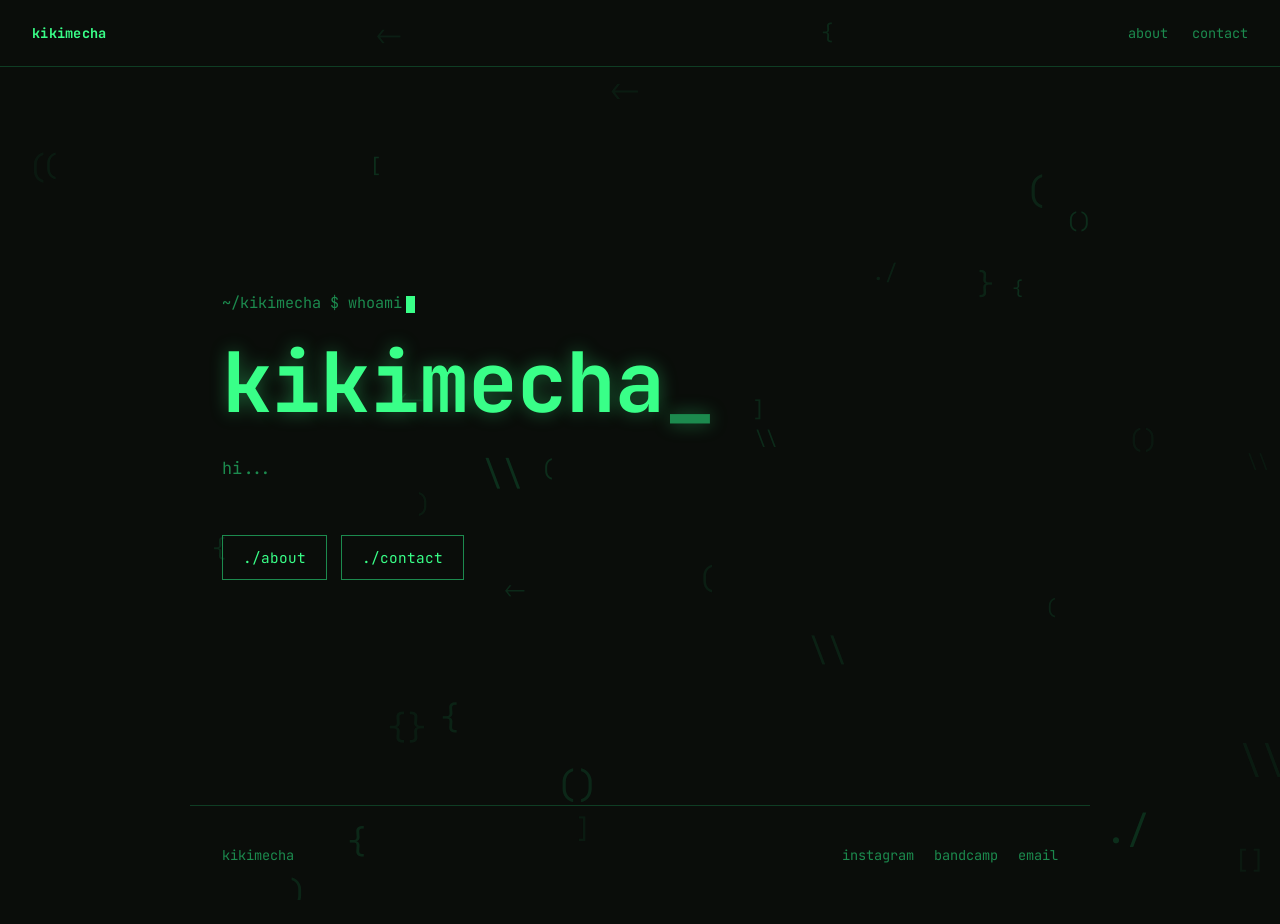
==== index.html @ 2823b4fc "Add files via upload" ====
<!DOCTYPE html>
<html lang="en">
<head>
<meta charset="UTF-8">
<meta name="viewport" content="width=device-width, initial-scale=1.0">
<title>kikimecha</title>
<link rel="preconnect" href="https://fonts.googleapis.com">
<link href="https://fonts.googleapis.com/css2?family=JetBrains+Mono:wght@400;500;700&display=swap" rel="stylesheet">
<style>
  :root{
    --bg:#0a0d0a;
    --green:#39ff88;
    --green-dim:#1c8a4e;
    --green-faint:#0f3d24;
  }
  *{ box-sizing:border-box; }
  html{ scroll-behavior:smooth; }
  body{
    margin:0;
    background:var(--bg);
    color:var(--green);
    font-family:'JetBrains Mono', 'SFMono-Regular', Menlo, Consolas, monospace;
    overflow-x:hidden;
  }
  a{ color:inherit; }

  /* cute lil glyphs */
  .glyphs{
    position:fixed; inset:0; z-index:0; pointer-events:none; overflow:hidden;
  }
  .glyph{
    position:absolute;
    color:var(--green-faint);
    font-size:1.4rem;
    user-select:none;
  }

  nav{
    position:relative; z-index:2;
    display:flex; justify-content:space-between; align-items:center;
    padding:24px 32px;
    border-bottom:1px solid var(--green-faint);
    font-size:0.85rem;
  }
  nav .brand{ color:var(--green); font-weight:700; letter-spacing:0.02em; }
  nav .links{ display:flex; gap:24px; }
  nav .links a{ text-decoration:none; color:var(--green-dim); transition:color 0.15s ease; }
  nav .links a:hover{ color:var(--green); }

  header.hero{
    position:relative; z-index:2;
    min-height:82vh; display:flex; flex-direction:column; justify-content:center;
    padding:40px 32px; max-width:900px; margin:0 auto;
  }
  .prompt-line{
    color:var(--green-dim); font-size:0.95rem; margin-bottom:14px;
  }
  .prompt-line .cursor{
    display:inline-block; width:9px; height:1.1em; background:var(--green);
    margin-left:4px; vertical-align:text-bottom;
    animation: blink 1s steps(1) infinite;
  }
  @keyframes blink{ 50%{ opacity:0; } }

  h1{
    font-size:clamp(2.6rem, 8vw, 5.2rem);
    margin:0; font-weight:700; letter-spacing:-0.01em;
    text-shadow: 0 0 18px rgba(57,255,136,0.35);
  }
  h1 .brk{ color:var(--green-dim); }

  .tagline{
    margin-top:18px; font-size:1.05rem; color:var(--green-dim);
    max-width:52ch; line-height:1.6;
  }

  .hero-links{
    margin-top:36px; display:flex; gap:14px; flex-wrap:wrap;
  }
  .btn{
    display:inline-block; padding:12px 20px; border:1px solid var(--green-dim);
    color:var(--green); text-decoration:none; font-size:0.9rem;
    transition: background 0.15s ease, color 0.15s ease, border-color 0.15s ease;
  }
  .btn:hover{ background:var(--green); color:var(--bg); border-color:var(--green); }

  section{
    position:relative; z-index:2; max-width:900px; margin:0 auto;
    padding:60px 32px; border-top:1px solid var(--green-faint);
  }
  section h2{
    font-size:1.1rem; font-weight:700; margin:0 0 20px;
    color:var(--green);
  }
  section h2 .brk{ color:var(--green-dim); font-weight:400; }

  .about p{
    line-height:1.75; font-size:0.98rem; color:#cdeedd; max-width:64ch;
    margin:0 0 14px;
  }
  .about p .brk{ color:var(--green-dim); }

  footer{
    position:relative; z-index:2; padding:40px 32px 60px;
    max-width:900px; margin:0 auto; border-top:1px solid var(--green-faint);
    display:flex; flex-wrap:wrap; justify-content:space-between; gap:20px;
    font-size:0.85rem; color:var(--green-dim);
  }
  footer .links{ display:flex; gap:20px; }
  footer .links a{ text-decoration:none; color:var(--green-dim); }
  footer .links a:hover{ color:var(--green); }

  :focus-visible{ outline:2px solid var(--green); outline-offset:2px; }

  @media (prefers-reduced-motion: reduce){
    .cursor{ animation:none; opacity:1; }
  }
</style>
</head>
<body>

  <div class="glyphs" id="glyphField" aria-hidden="true"></div>

  <nav>
    <span class="brand">kikimecha</span>
    <div class="links">
      <a href="#about">about</a>
      <a href="#contact">contact</a>
    </div>
  </nav>

  <header class="hero">
    <div class="prompt-line">~/kikimecha $ whoami<span class="cursor"></span></div>
    <h1>kikimecha<span class="brk">_</span></h1>
    <p class="tagline">hi...</p>
    <div class="hero-links">
      <a href="#about" class="btn">./about</a>
      <a href="#contact" class="btn">./contact</a>
    </div>
  </header>

  <!-- section id="about" class="about">
    <h2><span class="brk">//</span> about</h2>
    <p><span class="brk">[01]</span> noin</p>
    <p><span class="brk">[02]</span> tracks start as feedback loops and get compiled down into something you can actually listen to.</p>
    <p><span class="brk">[03]</span> releases aren't up yet — check back soon.</p>
  </section> -->

  <footer id="contact">
    <div>kikimecha</div>
    <div class="links">
      <a href="https://instagram.com/kikimecha">instagram</a>
      <a href="https://kikimecha.bandcamp.com">bandcamp</a>
      <a href="mailto:kikimecha@proton.me">email</a>
    </div>
  </footer>

<script>
  const chars = ['[',']','(',')','{','}','./','\\\\','[]','()','{}','/>','<-'];
  const field = document.getElementById('glyphField');
  const count = window.innerWidth < 700 ? 18 : 34;
  for (let i = 0; i < count; i++) {
    const g = document.createElement('div');
    g.className = 'glyph';
    g.textContent = chars[Math.floor(Math.random() * chars.length)];
    g.style.left = Math.random() * 100 + 'vw';
    g.style.top = Math.random() * 100 + 'vh';
    g.style.fontSize = (0.9 + Math.random() * 1.4) + 'rem';
    g.style.opacity = (0.25 + Math.random() * 0.5).toFixed(2);
    field.appendChild(g);
  }
</script>

</body>
</html>
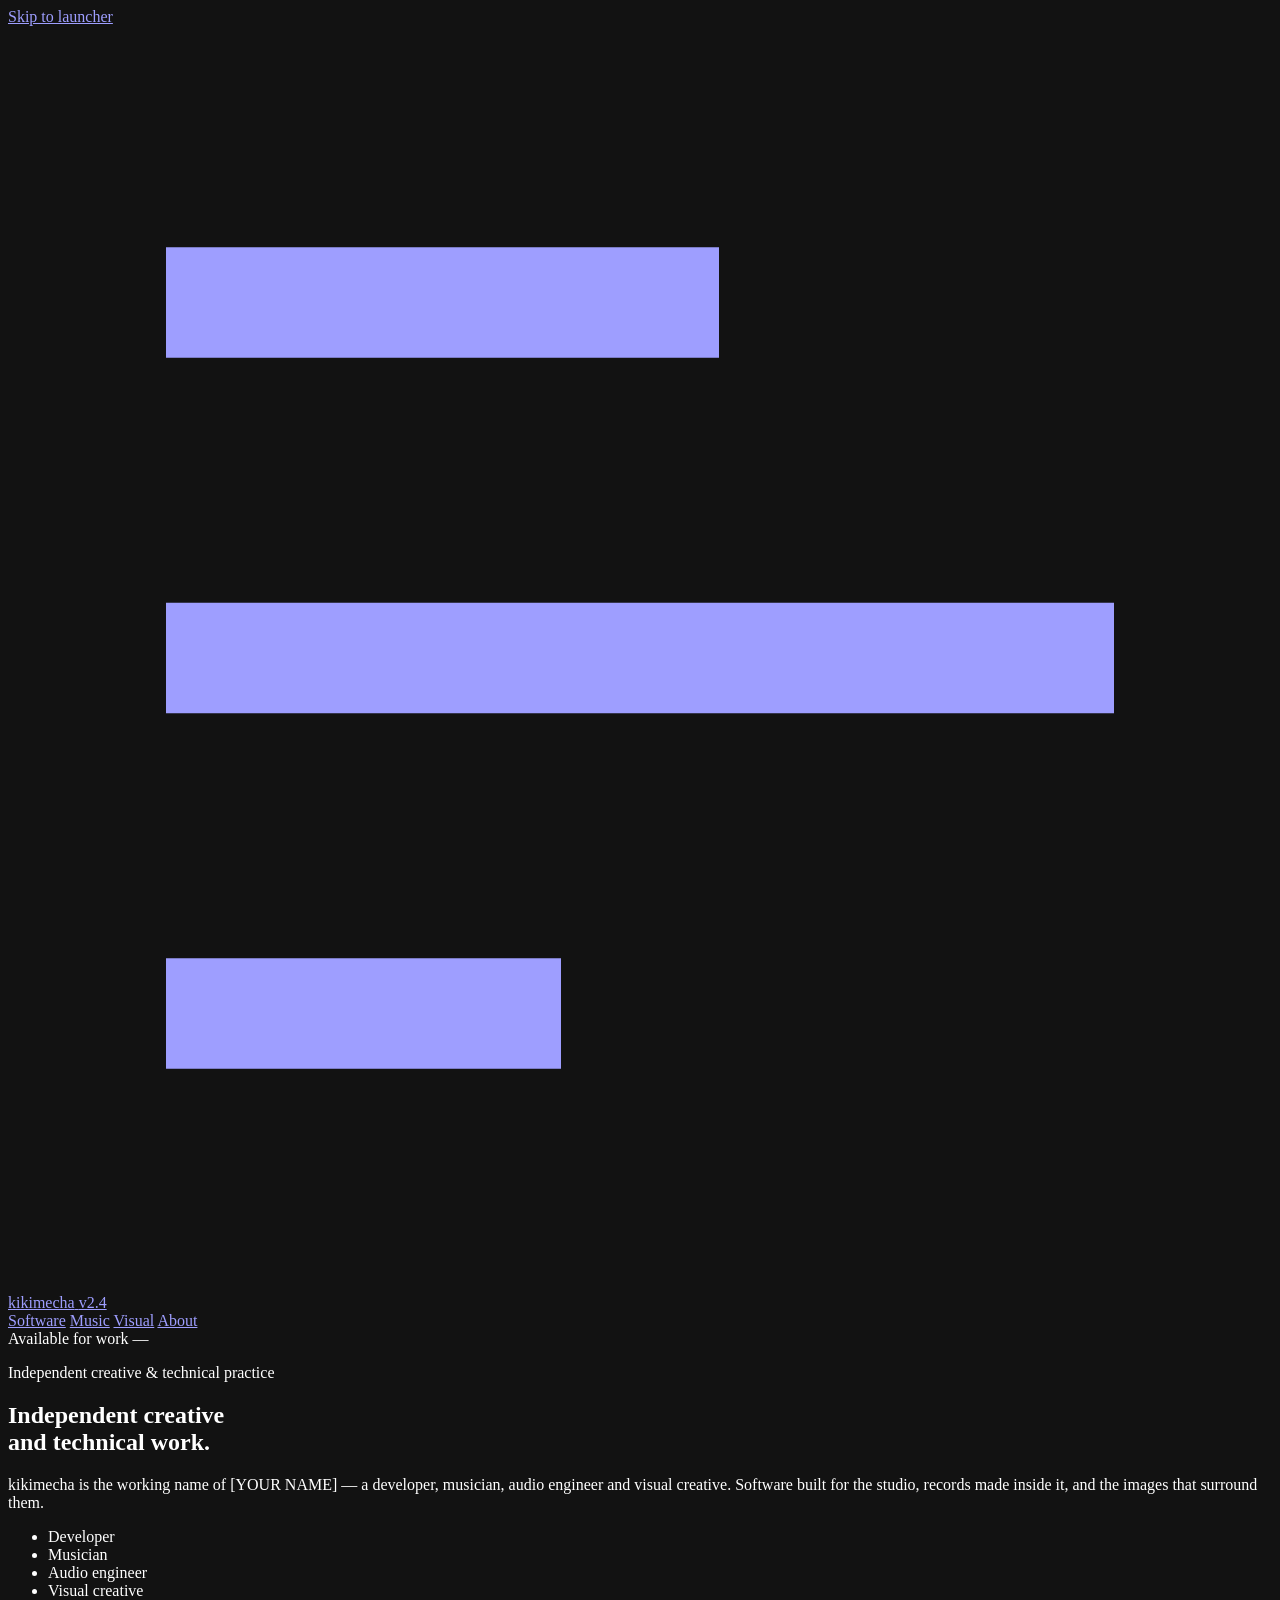
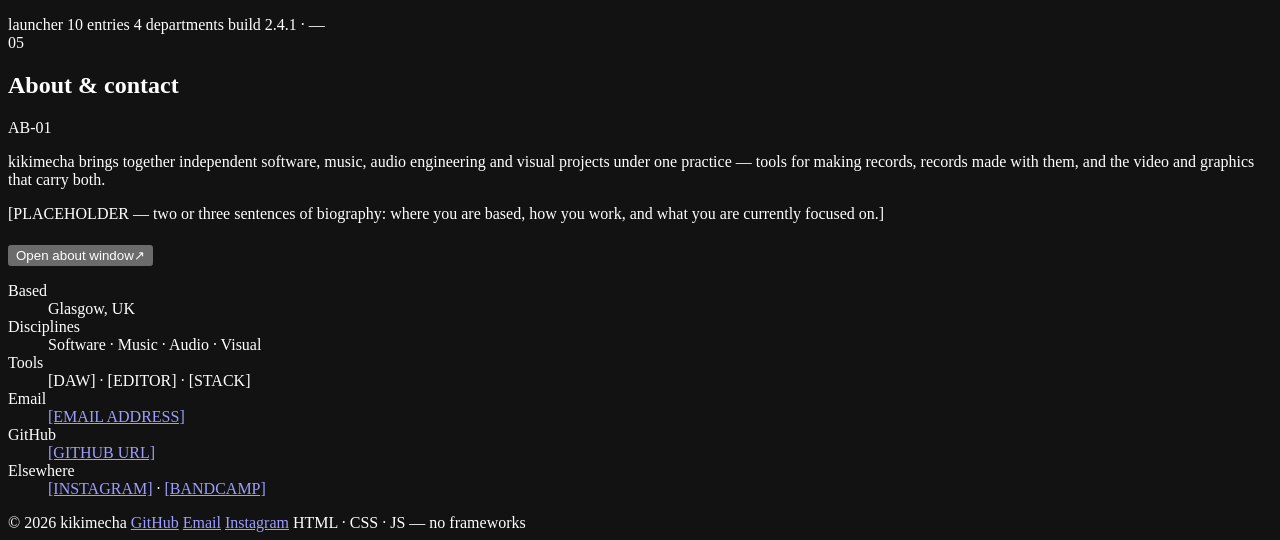
==== commit 4fbf1b06: "Refactor index.html for SEO and accessibility Updated HTML structure and metadata for improved SEO a" ====
--- a/index.html
+++ b/index.html
@@ -1,175 +1,170 @@
 <!DOCTYPE html>
 <html lang="en">
 <head>
-<meta charset="UTF-8">
-<meta name="viewport" content="width=device-width, initial-scale=1.0">
-<title>kikimecha</title>
-<link rel="preconnect" href="https://fonts.googleapis.com">
-<link href="https://fonts.googleapis.com/css2?family=JetBrains+Mono:wght@400;500;700&display=swap" rel="stylesheet">
-<style>
-  :root{
-    --bg:#0a0d0a;
-    --green:#39ff88;
-    --green-dim:#1c8a4e;
-    --green-faint:#0f3d24;
-  }
-  *{ box-sizing:border-box; }
-  html{ scroll-behavior:smooth; }
-  body{
-    margin:0;
-    background:var(--bg);
-    color:var(--green);
-    font-family:'JetBrains Mono', 'SFMono-Regular', Menlo, Consolas, monospace;
-    overflow-x:hidden;
-  }
-  a{ color:inherit; }
+<meta charset="utf-8">
+<meta name="viewport" content="width=device-width, initial-scale=1">
+<title>kikimecha — Independent creative &amp; technical work</title>
+<meta name="description" content="kikimecha — independent software, music, audio engineering and visual work. A launcher for apps, records, video and graphics.">
+<meta name="theme-color" content="#0a0b09">
+<meta name="color-scheme" content="dark">
 
-  /* cute lil glyphs */
-  .glyphs{
-    position:fixed; inset:0; z-index:0; pointer-events:none; overflow:hidden;
-  }
-  .glyph{
-    position:absolute;
-    color:var(--green-faint);
-    font-size:1.4rem;
-    user-select:none;
-  }
+<!-- Open Graph / social -->
+<meta property="og:type" content="website">
+<meta property="og:title" content="kikimecha — Independent creative &amp; technical work">
+<meta property="og:description" content="Independent software, music, audio engineering and visual work.">
+<meta property="og:url" content="https://kikimecha.com/">
+<meta property="og:image" content="https://kikimecha.com/assets/img/og.png">
+<meta name="twitter:card" content="summary_large_image">
 
-  nav{
-    position:relative; z-index:2;
-    display:flex; justify-content:space-between; align-items:center;
-    padding:24px 32px;
-    border-bottom:1px solid var(--green-faint);
-    font-size:0.85rem;
-  }
-  nav .brand{ color:var(--green); font-weight:700; letter-spacing:0.02em; }
-  nav .links{ display:flex; gap:24px; }
-  nav .links a{ text-decoration:none; color:var(--green-dim); transition:color 0.15s ease; }
-  nav .links a:hover{ color:var(--green); }
+<link rel="canonical" href="https://kikimecha.com/">
+<link rel="icon" href="assets/img/favicon.svg" type="image/svg+xml">
+<link rel="stylesheet" href="styles.css">
 
-  header.hero{
-    position:relative; z-index:2;
-    min-height:82vh; display:flex; flex-direction:column; justify-content:center;
-    padding:40px 32px; max-width:900px; margin:0 auto;
-  }
-  .prompt-line{
-    color:var(--green-dim); font-size:0.95rem; margin-bottom:14px;
-  }
-  .prompt-line .cursor{
-    display:inline-block; width:9px; height:1.1em; background:var(--green);
-    margin-left:4px; vertical-align:text-bottom;
-    animation: blink 1s steps(1) infinite;
-  }
-  @keyframes blink{ 50%{ opacity:0; } }
-
-  h1{
-    font-size:clamp(2.6rem, 8vw, 5.2rem);
-    margin:0; font-weight:700; letter-spacing:-0.01em;
-    text-shadow: 0 0 18px rgba(57,255,136,0.35);
-  }
-  h1 .brk{ color:var(--green-dim); }
-
-  .tagline{
-    margin-top:18px; font-size:1.05rem; color:var(--green-dim);
-    max-width:52ch; line-height:1.6;
-  }
-
-  .hero-links{
-    margin-top:36px; display:flex; gap:14px; flex-wrap:wrap;
-  }
-  .btn{
-    display:inline-block; padding:12px 20px; border:1px solid var(--green-dim);
-    color:var(--green); text-decoration:none; font-size:0.9rem;
-    transition: background 0.15s ease, color 0.15s ease, border-color 0.15s ease;
-  }
-  .btn:hover{ background:var(--green); color:var(--bg); border-color:var(--green); }
-
-  section{
-    position:relative; z-index:2; max-width:900px; margin:0 auto;
-    padding:60px 32px; border-top:1px solid var(--green-faint);
-  }
-  section h2{
-    font-size:1.1rem; font-weight:700; margin:0 0 20px;
-    color:var(--green);
-  }
-  section h2 .brk{ color:var(--green-dim); font-weight:400; }
-
-  .about p{
-    line-height:1.75; font-size:0.98rem; color:#cdeedd; max-width:64ch;
-    margin:0 0 14px;
-  }
-  .about p .brk{ color:var(--green-dim); }
-
-  footer{
-    position:relative; z-index:2; padding:40px 32px 60px;
-    max-width:900px; margin:0 auto; border-top:1px solid var(--green-faint);
-    display:flex; flex-wrap:wrap; justify-content:space-between; gap:20px;
-    font-size:0.85rem; color:var(--green-dim);
-  }
-  footer .links{ display:flex; gap:20px; }
-  footer .links a{ text-decoration:none; color:var(--green-dim); }
-  footer .links a:hover{ color:var(--green); }
-
-  :focus-visible{ outline:2px solid var(--green); outline-offset:2px; }
-
-  @media (prefers-reduced-motion: reduce){
-    .cursor{ animation:none; opacity:1; }
-  }
-</style>
+<script type="application/ld+json">
+{
+  "@context": "https://schema.org",
+  "@type": "Person",
+  "name": "[YOUR NAME]",
+  "alternateName": "kikimecha",
+  "url": "https://kikimecha.com/",
+  "jobTitle": "Developer, musician, audio engineer, visual creative",
+  "sameAs": ["[GITHUB URL]", "[INSTAGRAM URL]", "[BANDCAMP URL]"]
+}
+</script>
 </head>
 <body>
 
-  <div class="glyphs" id="glyphField" aria-hidden="true"></div>
+<a class="skip" href="#launcher">Skip to launcher</a>
 
-  <nav>
-    <span class="brand">kikimecha</span>
-    <div class="links">
-      <a href="#about">about</a>
-      <a href="#contact">contact</a>
+<!-- ══════════════════ HEADER ══════════════════ -->
+<header class="hdr">
+  <div class="wrap hdr__inner">
+    <a class="brand" href="#top" aria-label="kikimecha — home">
+      <span class="brand__mark" aria-hidden="true">
+        <svg viewBox="0 0 16 16" fill="none" stroke="currentColor" stroke-width="1.4">
+          <path d="M2 3.5h7M2 8h12M2 12.5h5"/>
+        </svg>
+      </span>
+      <span class="brand__name">kikimecha</span>
+      <span class="brand__ver">v2.4</span>
+    </a>
+
+    <nav class="nav" aria-label="Sections">
+      <a href="#dept-software">Software</a>
+      <a href="#dept-music">Music</a>
+      <a href="#dept-visual">Visual</a>
+      <a href="#about">About</a>
+    </nav>
+
+    <div class="hdr__meta">
+      <span class="status" title="Availability">
+        <span class="status__dot" aria-hidden="true"></span>
+        <span class="status__label">Available for work</span>
+      </span>
+      <span class="clock" data-clock aria-hidden="true">—</span>
     </div>
-  </nav>
+  </div>
+</header>
 
-  <header class="hero">
-    <div class="prompt-line">~/kikimecha $ whoami<span class="cursor"></span></div>
-    <h1>kikimecha<span class="brk">_</span></h1>
-    <p class="tagline">hi...</p>
-    <div class="hero-links">
-      <a href="#about" class="btn">./about</a>
-      <a href="#contact" class="btn">./contact</a>
+<main id="top">
+
+  <!-- ══════════════════ HERO ══════════════════ -->
+  <section class="hero">
+    <div class="wrap">
+      <p class="kicker">Independent creative &amp; technical practice</p>
+      <h1>Independent creative<br>and technical work.</h1>
+      <p class="hero__sub">
+        kikimecha is the working name of <span class="ph">[YOUR NAME]</span> — a developer,
+        musician, audio engineer and visual creative. Software built for the studio,
+        records made inside it, and the images that surround them.
+      </p>
+      <ul class="roles" aria-label="Disciplines">
+        <li>Developer</li>
+        <li>Musician</li>
+        <li>Audio engineer</li>
+        <li>Visual creative</li>
+      </ul>
     </div>
-  </header>
+  </section>
 
-  <!-- section id="about" class="about">
-    <h2><span class="brk">//</span> about</h2>
-    <p><span class="brk">[01]</span> noin</p>
-    <p><span class="brk">[02]</span> tracks start as feedback loops and get compiled down into something you can actually listen to.</p>
-    <p><span class="brk">[03]</span> releases aren't up yet — check back soon.</p>
-  </section> -->
+  <!-- ══════════════════ SYSTEM BAR ══════════════════ -->
+  <div class="sysbar">
+    <div class="wrap sysbar__inner">
+      <span>launcher</span>
+      <span>10 entries</span>
+      <span>4 departments</span>
+      <span class="sysbar__end">build 2.4.1 · <span data-clock>—</span></span>
+    </div>
+  </div>
 
-  <footer id="contact">
-    <div>kikimecha</div>
-    <div class="links">
-      <a href="https://instagram.com/kikimecha">instagram</a>
-      <a href="https://kikimecha.bandcamp.com">bandcamp</a>
-      <a href="mailto:kikimecha@proton.me">email</a>
+  <!-- ══════════════════ LAUNCHER (rendered by app.js) ══════════════════ -->
+  <section class="launcher" id="launcher" aria-label="Project launcher">
+    <div class="wrap" id="launcher-root"></div>
+  </section>
+
+  <!-- ══════════════════ ABOUT / CONTACT ══════════════════ -->
+  <section class="about" id="about">
+    <div class="wrap">
+      <div class="dept__head">
+        <span class="dept__num">05</span>
+        <h2 class="dept__title">About &amp; contact</h2>
+        <span class="dept__rule" aria-hidden="true"></span>
+        <span class="dept__count">AB-01</span>
+      </div>
+
+      <div class="about__grid">
+        <div class="about__col">
+          <p class="txt">
+            kikimecha brings together independent software, music, audio engineering and
+            visual projects under one practice — tools for making records, records made
+            with them, and the video and graphics that carry both.
+          </p>
+          <p class="txt">
+            <span class="ph">[PLACEHOLDER — two or three sentences of biography: where you are based,
+            how you work, and what you are currently focused on.]</span>
+          </p>
+          <div class="btns" style="margin-top:22px">
+            <button class="btn" data-open="about" aria-haspopup="dialog">
+              <span>Open about window</span><span class="btn__i" aria-hidden="true">↗</span>
+            </button>
+          </div>
+        </div>
+
+        <div class="about__col">
+          <dl class="kv">
+            <div class="kv__row"><dt>Based</dt><dd>Glasgow, UK</dd></div>
+            <div class="kv__row"><dt>Disciplines</dt><dd>Software · Music · Audio · Visual</dd></div>
+            <div class="kv__row"><dt>Tools</dt><dd><span class="ph">[DAW]</span> · <span class="ph">[EDITOR]</span> · <span class="ph">[STACK]</span></dd></div>
+            <div class="kv__row"><dt>Email</dt><dd><a href="#" data-placeholder-link title="Replace this URL in app.js / index.html">[EMAIL ADDRESS]</a></dd></div>
+            <div class="kv__row"><dt>GitHub</dt><dd><a href="#" data-placeholder-link title="Replace this URL in app.js / index.html">[GITHUB URL]</a></dd></div>
+            <div class="kv__row"><dt>Elsewhere</dt><dd><a href="#" data-placeholder-link>[INSTAGRAM]</a> · <a href="#" data-placeholder-link>[BANDCAMP]</a></dd></div>
+          </dl>
+        </div>
+      </div>
     </div>
-  </footer>
+  </section>
+</main>
 
-<script>
-  const chars = ['[',']','(',')','{','}','./','\\\\','[]','()','{}','/>','<-'];
-  const field = document.getElementById('glyphField');
-  const count = window.innerWidth < 700 ? 18 : 34;
-  for (let i = 0; i < count; i++) {
-    const g = document.createElement('div');
-    g.className = 'glyph';
-    g.textContent = chars[Math.floor(Math.random() * chars.length)];
-    g.style.left = Math.random() * 100 + 'vw';
-    g.style.top = Math.random() * 100 + 'vh';
-    g.style.fontSize = (0.9 + Math.random() * 1.4) + 'rem';
-    g.style.opacity = (0.25 + Math.random() * 0.5).toFixed(2);
-    field.appendChild(g);
-  }
-</script>
+<!-- ══════════════════ FOOTER ══════════════════ -->
+<footer class="ftr">
+  <div class="wrap ftr__inner">
+    <span>© <span id="year">2026</span> kikimecha</span>
+    <span class="ftr__links">
+      <a href="#" data-placeholder-link>GitHub</a>
+      <a href="#" data-placeholder-link>Email</a>
+      <a href="#" data-placeholder-link>Instagram</a>
+    </span>
+    <span class="ftr__build">HTML · CSS · JS — no frameworks</span>
+  </div>
+</footer>
 
+<!-- ══════════════════ WINDOW SYSTEM ══════════════════ -->
+<div class="backdrop" id="backdrop" hidden></div>
+<div class="win-layer" id="window-layer"></div>
+<div class="taskbar" id="taskbar" hidden>
+  <div class="taskbar__inner" id="tasks" role="toolbar" aria-label="Open windows"></div>
+</div>
+
+<script src="app.js"></script>
 </body>
 </html>
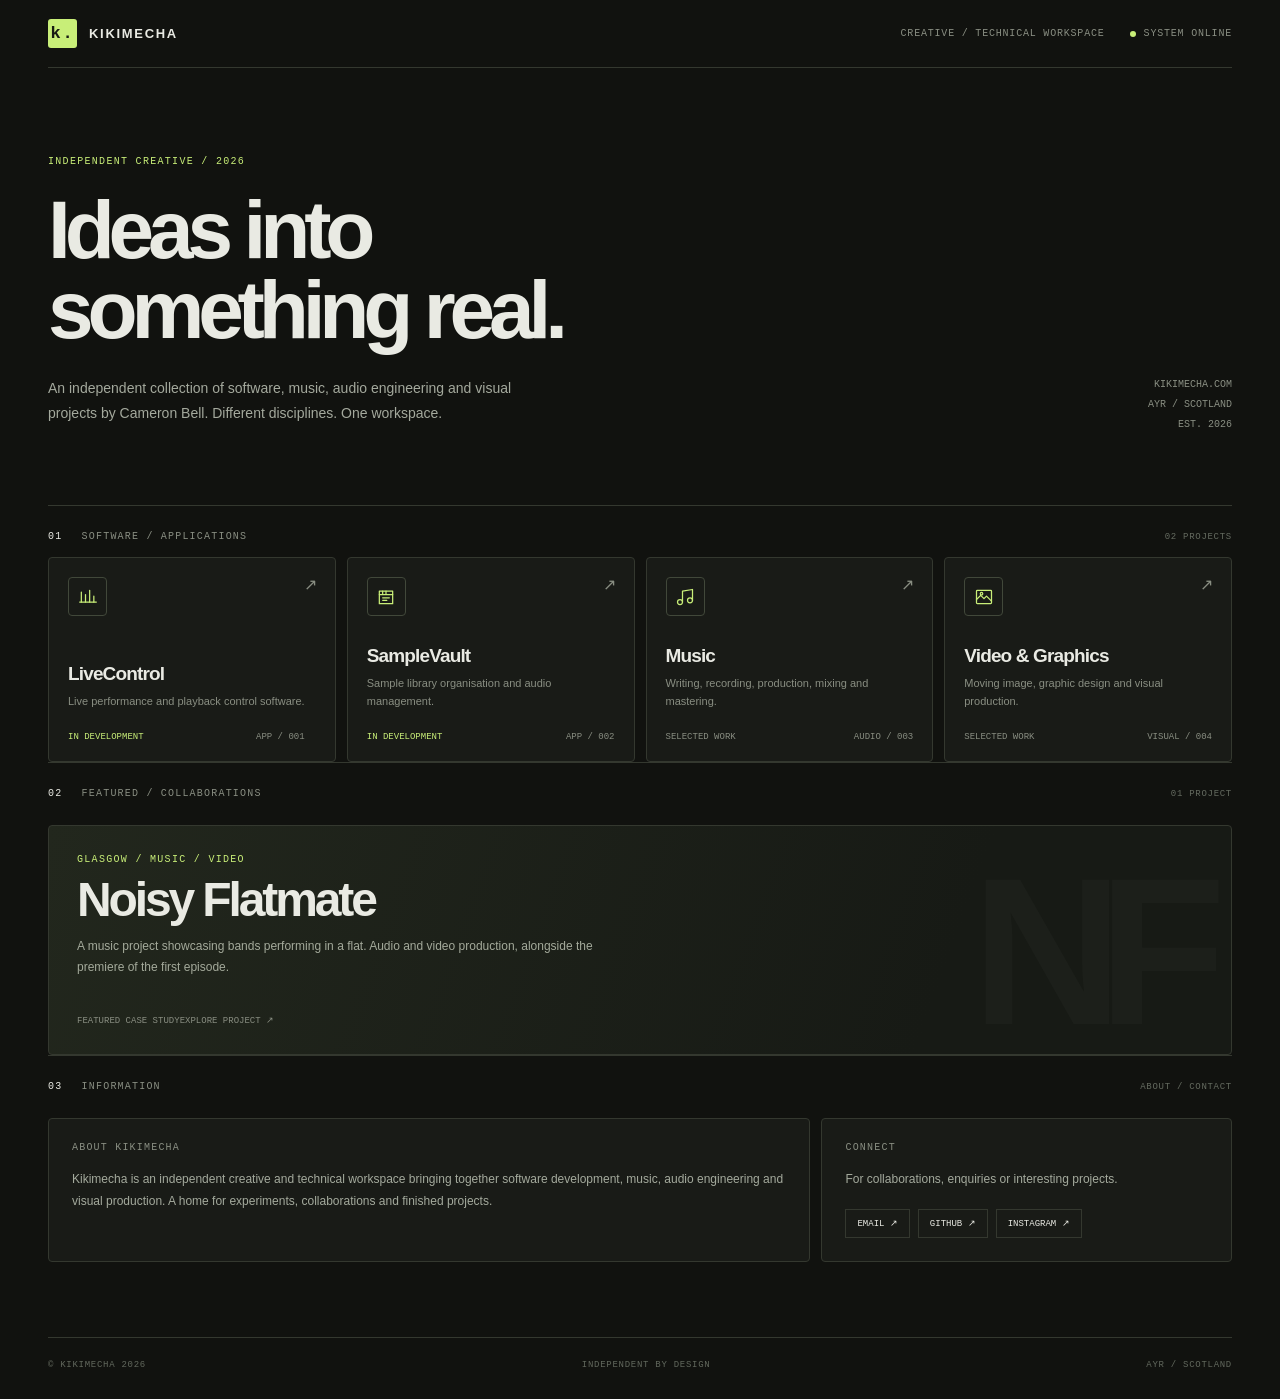
==== commit 6c07d751: "Update print statement from 'Hello' to 'Goodbye'" ====
--- a/index.html
+++ b/index.html
@@ -1,170 +1,999 @@
+
 <!DOCTYPE html>
 <html lang="en">
 <head>
-<meta charset="utf-8">
+<meta charset="UTF-8">
 <meta name="viewport" content="width=device-width, initial-scale=1">
-<title>kikimecha — Independent creative &amp; technical work</title>
-<meta name="description" content="kikimecha — independent software, music, audio engineering and visual work. A launcher for apps, records, video and graphics.">
-<meta name="theme-color" content="#0a0b09">
-<meta name="color-scheme" content="dark">
-
-<!-- Open Graph / social -->
-<meta property="og:type" content="website">
-<meta property="og:title" content="kikimecha — Independent creative &amp; technical work">
-<meta property="og:description" content="Independent software, music, audio engineering and visual work.">
-<meta property="og:url" content="https://kikimecha.com/">
-<meta property="og:image" content="https://kikimecha.com/assets/img/og.png">
-<meta name="twitter:card" content="summary_large_image">
-
-<link rel="canonical" href="https://kikimecha.com/">
-<link rel="icon" href="assets/img/favicon.svg" type="image/svg+xml">
-<link rel="stylesheet" href="styles.css">
-
-<script type="application/ld+json">
-{
-  "@context": "https://schema.org",
-  "@type": "Person",
-  "name": "[YOUR NAME]",
-  "alternateName": "kikimecha",
-  "url": "https://kikimecha.com/",
-  "jobTitle": "Developer, musician, audio engineer, visual creative",
-  "sameAs": ["[GITHUB URL]", "[INSTAGRAM URL]", "[BANDCAMP URL]"]
-}
+<meta name="theme-color" content="#11120f">
+<title>kikimecha — Creative Systems</title>
+
+<style>
+:root {
+  --bg: #11120f;
+  --surface: #191b17;
+  --surface2: #20231e;
+  --surface3: #292d25;
+  --border: #34382f;
+  --text: #e9eae3;
+  --muted: #898e82;
+  --accent: #c8ee78;
+  --mono: "SFMono-Regular", Consolas, monospace;
+  --sans: Inter, -apple-system, BlinkMacSystemFont, "Segoe UI", sans-serif;
+}
+
+* { box-sizing: border-box; }
+
+body {
+  margin: 0;
+  background: var(--bg);
+  color: var(--text);
+  font-family: var(--sans);
+  min-height: 100vh;
+  font-size: 13px;
+}
+
+button { font: inherit; color: inherit; }
+
+button:focus-visible, a:focus-visible {
+  outline: 2px solid var(--accent);
+  outline-offset: 3px;
+}
+
+.app {
+  max-width: 1320px;
+  margin: auto;
+  padding: 0 48px;
+}
+
+/* TOP BAR */
+
+header {
+  height: 68px;
+  display: flex;
+  justify-content: space-between;
+  align-items: center;
+  border-bottom: 1px solid var(--border);
+}
+
+.brand {
+  display: flex;
+  align-items: center;
+  gap: 12px;
+  font-size: 13px;
+  font-weight: 750;
+  letter-spacing: .13em;
+}
+
+.brand-mark {
+  width: 29px;
+  height: 29px;
+  background: var(--accent);
+  color: #171a12;
+  display: grid;
+  place-items: center;
+  font-weight: 900;
+  font-family: var(--mono);
+  border-radius: 3px;
+  font-size: 17px;
+}
+
+.header-right {
+  display: flex;
+  align-items: center;
+  gap: 25px;
+  color: var(--muted);
+  font: 10px var(--mono);
+  letter-spacing: .08em;
+}
+
+.online {
+  display: flex;
+  align-items: center;
+  gap: 8px;
+}
+
+.online::before {
+  content: "";
+  width: 6px;
+  height: 6px;
+  border-radius: 50%;
+  background: var(--accent);
+}
+
+/* INTRO */
+
+.hero {
+  padding: 88px 0 65px;
+  display: flex;
+  justify-content: space-between;
+  align-items: flex-end;
+  gap: 30px;
+}
+
+.eyebrow {
+  color: var(--accent);
+  font: 10px var(--mono);
+  letter-spacing: .13em;
+  text-transform: uppercase;
+  margin-bottom: 23px;
+}
+
+h1 {
+  font-size: clamp(44px, 7vw, 82px);
+  font-weight: 550;
+  letter-spacing: -.075em;
+  line-height: .98;
+  margin: 0;
+}
+
+.hero-description {
+  color: #a4a99d;
+  font-size: 14px;
+  line-height: 1.8;
+  max-width: 490px;
+  margin-top: 25px;
+}
+
+.hero-meta {
+  color: var(--muted);
+  font: 10px/2 var(--mono);
+  text-align: right;
+  white-space: nowrap;
+  padding-bottom: 5px;
+}
+
+/* SECTION HEADINGS */
+
+.section-header {
+  display: flex;
+  justify-content: space-between;
+  align-items: center;
+  padding: 25px 0 15px;
+  border-top: 1px solid var(--border);
+}
+
+.section-name {
+  color: var(--muted);
+  font: 10px var(--mono);
+  letter-spacing: .12em;
+  text-transform: uppercase;
+}
+
+.section-name strong {
+  color: var(--text);
+  margin-right: 12px;
+  font-weight: 500;
+}
+
+.section-info {
+  color: #656b60;
+  font: 9px var(--mono);
+  letter-spacing: .08em;
+}
+
+/* APPLICATION GRID */
+
+.launcher {
+  display: grid;
+  grid-template-columns: repeat(4, 1fr);
+  gap: 11px;
+}
+
+.application {
+  min-height: 205px;
+  background: var(--surface);
+  border: 1px solid var(--border);
+  border-radius: 4px;
+  padding: 19px;
+  text-align: left;
+  cursor: pointer;
+  display: flex;
+  flex-direction: column;
+  justify-content: space-between;
+  position: relative;
+  overflow: hidden;
+  transition: .2s ease;
+}
+
+.application:hover {
+  background: var(--surface2);
+  border-color: #687254;
+  transform: translateY(-3px);
+}
+
+.application-icon {
+  width: 39px;
+  height: 39px;
+  border: 1px solid #41483a;
+  border-radius: 4px;
+  display: grid;
+  place-items: center;
+  color: var(--accent);
+}
+
+.application-icon svg {
+  width: 20px;
+  height: 20px;
+  fill: none;
+  stroke: currentColor;
+  stroke-width: 1.5;
+  stroke-linecap: round;
+  stroke-linejoin: round;
+}
+
+.application-arrow {
+  position: absolute;
+  right: 18px;
+  top: 17px;
+  color: var(--muted);
+  font: 16px var(--mono);
+}
+
+.application h2 {
+  font-size: 19px;
+  font-weight: 550;
+  letter-spacing: -.045em;
+  margin: 0 0 8px;
+}
+
+.application p {
+  color: var(--muted);
+  font-size: 11px;
+  line-height: 1.6;
+  margin: 0;
+}
+
+.application-footer {
+  display: flex;
+  justify-content: space-between;
+  align-items: center;
+  margin-top: 22px;
+  color: var(--muted);
+  font: 9px var(--mono);
+  text-transform: uppercase;
+}
+
+.status {
+  color: var(--accent);
+}
+
+/* FEATURED PROJECT */
+
+.featured {
+  margin-top: 11px;
+  width: 100%;
+  min-height: 230px;
+  background: linear-gradient(110deg, #22271d, #171a15 75%);
+  border: 1px solid var(--border);
+  border-radius: 4px;
+  cursor: pointer;
+  padding: 28px;
+  text-align: left;
+  display: flex;
+  flex-direction: column;
+  justify-content: space-between;
+  transition: .2s;
+  position: relative;
+  overflow: hidden;
+}
+
+.featured:hover {
+  border-color: #75825b;
+  background: linear-gradient(110deg, #292f22, #1b1e18 75%);
+}
+
+.featured::after {
+  content: "NF";
+  position: absolute;
+  right: 30px;
+  top: 5px;
+  font-size: clamp(100px, 18vw, 210px);
+  font-weight: 800;
+  letter-spacing: -.12em;
+  color: rgba(255,255,255,.025);
+  pointer-events: none;
+}
+
+.featured-label {
+  color: var(--accent);
+  font: 10px var(--mono);
+  text-transform: uppercase;
+  letter-spacing: .13em;
+}
+
+.featured h2 {
+  font-size: clamp(30px, 5vw, 48px);
+  letter-spacing: -.065em;
+  font-weight: 550;
+  margin: 0 0 9px;
+}
+
+.featured p {
+  max-width: 520px;
+  color: #a4aa9b;
+  font-size: 12px;
+  line-height: 1.8;
+  margin: 0;
+}
+
+.featured-bottom {
+  display: flex;
+  justify-content: space-between;
+  align-items: center;
+  color: var(--muted);
+  font: 9px var(--mono);
+  text-transform: uppercase;
+  margin-top: 30px;
+}
+
+/* ABOUT */
+
+.about-grid {
+  display: grid;
+  grid-template-columns: 1.3fr .7fr;
+  gap: 11px;
+  margin: 11px 0 75px;
+}
+
+.about-panel {
+  background: var(--surface);
+  border: 1px solid var(--border);
+  padding: 23px;
+  border-radius: 4px;
+}
+
+.about-panel h3 {
+  color: var(--muted);
+  font: 10px var(--mono);
+  text-transform: uppercase;
+  letter-spacing: .12em;
+  margin: 0 0 16px;
+}
+
+.about-panel p {
+  color: #a4aa9d;
+  font-size: 12px;
+  line-height: 1.8;
+  margin: 0;
+}
+
+.contact-links {
+  display: flex;
+  flex-wrap: wrap;
+  gap: 8px;
+  margin-top: 18px;
+}
+
+.contact-links a {
+  padding: 8px 11px;
+  border: 1px solid var(--border);
+  color: var(--text);
+  font: 9px var(--mono);
+  text-decoration: none;
+}
+
+.contact-links a:hover {
+  border-color: var(--accent);
+  color: var(--accent);
+}
+
+/* FOOTER */
+
+footer {
+  border-top: 1px solid var(--border);
+  padding: 22px 0 30px;
+  display: flex;
+  justify-content: space-between;
+  color: #62685d;
+  font: 9px var(--mono);
+  letter-spacing: .08em;
+  text-transform: uppercase;
+}
+
+/* WINDOW SYSTEM */
+
+.overlay {
+  position: fixed;
+  inset: 0;
+  z-index: 100;
+  background: rgba(0,0,0,.76);
+  backdrop-filter: blur(9px);
+  display: none;
+  align-items: center;
+  justify-content: center;
+  padding: 25px;
+}
+
+.overlay.open {
+  display: flex;
+  animation: fade .2s ease;
+}
+
+@keyframes fade {
+  from { opacity: 0; }
+  to { opacity: 1; }
+}
+
+.window {
+  width: min(850px, 100%);
+  max-height: 88vh;
+  background: #171915;
+  border: 1px solid #444b3d;
+  border-radius: 5px;
+  box-shadow: 0 30px 100px #000a;
+  display: flex;
+  flex-direction: column;
+  animation: enter .22s ease;
+  overflow: hidden;
+}
+
+@keyframes enter {
+  from { opacity: 0; transform: translateY(12px) scale(.99); }
+  to { opacity: 1; transform: translateY(0) scale(1); }
+}
+
+.window-bar {
+  height: 44px;
+  min-height: 44px;
+  background: #20231e;
+  border-bottom: 1px solid var(--border);
+  display: flex;
+  align-items: center;
+  justify-content: space-between;
+  padding: 0 15px;
+}
+
+.window-name {
+  display: flex;
+  align-items: center;
+  gap: 10px;
+  font: 10px var(--mono);
+  color: #c6cbbf;
+  text-transform: uppercase;
+  letter-spacing: .08em;
+}
+
+.window-dot {
+  height: 7px;
+  width: 7px;
+  border-radius: 2px;
+  background: var(--accent);
+}
+
+.close {
+  border: 1px solid transparent;
+  background: none;
+  color: var(--muted);
+  width: 27px;
+  height: 27px;
+  font-size: 19px;
+  cursor: pointer;
+  border-radius: 3px;
+}
+
+.close:hover {
+  background: var(--surface3);
+  color: white;
+}
+
+.window-content {
+  overflow-y: auto;
+  padding: 38px;
+}
+
+.modal-label {
+  color: var(--accent);
+  font: 10px var(--mono);
+  letter-spacing: .12em;
+  text-transform: uppercase;
+  margin-bottom: 16px;
+}
+
+.modal-title {
+  font-size: clamp(34px, 6vw, 55px);
+  letter-spacing: -.07em;
+  line-height: 1;
+  font-weight: 550;
+  margin: 0 0 17px;
+}
+
+.modal-description {
+  color: #abb0a5;
+  font-size: 14px;
+  line-height: 1.8;
+  max-width: 650px;
+}
+
+.modal-section {
+  border-top: 1px solid var(--border);
+  margin-top: 30px;
+  padding-top: 23px;
+}
+
+.modal-section h3 {
+  color: var(--muted);
+  font: 10px var(--mono);
+  text-transform: uppercase;
+  letter-spacing: .12em;
+  margin: 0 0 16px;
+}
+
+.modal-section p {
+  color: #a9aea3;
+  font-size: 12px;
+  line-height: 1.9;
+  margin: 0;
+}
+
+.details {
+  display: grid;
+  grid-template-columns: repeat(2, 1fr);
+  gap: 10px;
+  margin-top: 28px;
+}
+
+.detail {
+  background: var(--surface);
+  border: 1px solid var(--border);
+  padding: 16px;
+}
+
+.detail-label {
+  color: var(--muted);
+  font: 9px var(--mono);
+  margin-bottom: 10px;
+  text-transform: uppercase;
+}
+
+.detail-value {
+  color: var(--text);
+  font-size: 12px;
+  line-height: 1.6;
+}
+
+.feature-list {
+  display: grid;
+  grid-template-columns: repeat(2,1fr);
+  gap: 8px;
+}
+
+.feature {
+  border: 1px solid var(--border);
+  padding: 12px;
+  color: #c6cbbf;
+  font-size: 11px;
+}
+
+.feature::before {
+  content: "↳ ";
+  color: var(--accent);
+  font-family: var(--mono);
+}
+
+.modal-links {
+  display: flex;
+  gap: 9px;
+  flex-wrap: wrap;
+  margin-top: 27px;
+}
+
+.modal-link {
+  display: inline-block;
+  padding: 11px 15px;
+  background: var(--accent);
+  color: #171a12;
+  text-decoration: none;
+  font: 10px var(--mono);
+  text-transform: uppercase;
+  border: 1px solid var(--accent);
+}
+
+.modal-link.secondary {
+  background: transparent;
+  color: var(--text);
+  border-color: var(--border);
+}
+
+.modal-link:hover { opacity: .8; }
+
+.placeholder {
+  color: #747c6b;
+  font: 10px/1.7 var(--mono);
+  margin-top: 24px;
+}
+
+@media(max-width:900px) {
+  .launcher { grid-template-columns: repeat(2,1fr); }
+}
+
+@media(max-width:600px) {
+  .app { padding: 0 19px; }
+  .hero { padding: 58px 0 45px; }
+  .hero-meta { display: none; }
+  h1 { font-size: 51px; }
+  .header-right .top-meta { display: none; }
+  .launcher { grid-template-columns: repeat(2,1fr); }
+  .application { min-height: 180px; padding: 14px; }
+  .application h2 { font-size: 17px; }
+  .application-footer { font-size: 8px; }
+  .about-grid { grid-template-columns: 1fr; }
+  .window-content { padding: 24px 19px; }
+  .details { grid-template-columns: 1fr; }
+  .feature-list { grid-template-columns: 1fr; }
+  .overlay { padding: 9px; align-items: flex-end; }
+  .window { max-height: 91vh; }
+  footer { flex-direction: column; gap: 10px; }
+}
+
+@media(prefers-reduced-motion:reduce) {
+  *,*::before,*::after {
+    animation-duration: .01ms !important;
+    transition-duration: .01ms !important;
+  }
+}
+</style>
+</head>
+
+<body>
+<div class="app">
+
+<header>
+  <div class="brand">
+    <div class="brand-mark">k.</div>
+    KIKIMECHA
+  </div>
+  <div class="header-right">
+    <span class="top-meta">CREATIVE / TECHNICAL WORKSPACE</span>
+    <span class="online">SYSTEM ONLINE</span>
+  </div>
+</header>
+
+<main>
+
+<section class="hero">
+  <div>
+    <div class="eyebrow">INDEPENDENT CREATIVE / 2026</div>
+    <h1>Ideas into<br>something real.</h1>
+    <p class="hero-description">
+      An independent collection of software, music, audio engineering
+      and visual projects by Cameron Bell.
+      Different disciplines. One workspace.
+    </p>
+  </div>
+  <div class="hero-meta">
+    KIKIMECHA.COM<br>
+    AYR / SCOTLAND<br>
+    EST. 2026
+  </div>
+</section>
+
+<div class="section-header">
+  <div class="section-name"><strong>01</strong> SOFTWARE / APPLICATIONS</div>
+  <div class="section-info">02 PROJECTS</div>
+</div>
+
+<section class="launcher">
+
+<button class="application" onclick="openWindow('livecontrol')">
+  <div class="application-icon">
+    <svg viewBox="0 0 24 24"><path d="M4 18V6m5 12V9m5 9V4m5 14v-7"/><path d="M2 18h20"/></svg>
+  </div>
+  <span class="application-arrow">↗</span>
+  <div>
+    <h2>LiveControl</h2>
+    <p>Live performance and playback control software.</p>
+    <div class="application-footer">
+      <span class="status">IN DEVELOPMENT</span>
+      <span>APP / 001</span>
+    </div>
+  </div>
+</button>
+
+<button class="application" onclick="openWindow('samplevault')">
+  <div class="application-icon">
+    <svg viewBox="0 0 24 24"><path d="M4 5h16v15H4z"/><path d="M4 9h16M8 5v4m4-4v4m-4 4h8m-8 3h5"/></svg>
+  </div>
+  <span class="application-arrow">↗</span>
+  <div>
+    <h2>SampleVault</h2>
+    <p>Sample library organisation and audio management.</p>
+    <div class="application-footer">
+      <span class="status">IN DEVELOPMENT</span>
+      <span>APP / 002</span>
+    </div>
+  </div>
+</button>
+
+<button class="application" onclick="openWindow('music')">
+  <div class="application-icon">
+    <svg viewBox="0 0 24 24"><path d="M9 18V5l12-2v13"/><circle cx="6" cy="18" r="3"/><circle cx="18" cy="16" r="3"/></svg>
+  </div>
+  <span class="application-arrow">↗</span>
+  <div>
+    <h2>Music</h2>
+    <p>Writing, recording, production, mixing and mastering.</p>
+    <div class="application-footer">
+      <span>SELECTED WORK</span>
+      <span>AUDIO / 003</span>
+    </div>
+  </div>
+</button>
+
+<button class="application" onclick="openWindow('visual')">
+  <div class="application-icon">
+    <svg viewBox="0 0 24 24"><rect x="3" y="4" width="18" height="16" rx="1"/><path d="m3 15 5-5 4 4 3-3 6 6"/><circle cx="9" cy="8" r="1.5"/></svg>
+  </div>
+  <span class="application-arrow">↗</span>
+  <div>
+    <h2>Video & Graphics</h2>
+    <p>Moving image, graphic design and visual production.</p>
+    <div class="application-footer">
+      <span>SELECTED WORK</span>
+      <span>VISUAL / 004</span>
+    </div>
+  </div>
+</button>
+
+</section>
+
+<div class="section-header">
+  <div class="section-name"><strong>02</strong> FEATURED / COLLABORATIONS</div>
+  <div class="section-info">01 PROJECT</div>
+</div>
+
+<button class="featured" onclick="openWindow('noisy')">
+  <div class="featured-label">GLASGOW / MUSIC / VIDEO</div>
+  <div>
+    <h2>Noisy Flatmate</h2>
+    <p>
+      A music project showcasing bands performing in a flat.
+      Audio and video production, alongside the premiere of the
+      first episode.
+    </p>
+  </div>
+  <div class="featured-bottom">
+    <span>FEATURED CASE STUDY</span>
+    <span>EXPLORE PROJECT ↗</span>
+  </div>
+</button>
+
+<div class="section-header">
+  <div class="section-name"><strong>03</strong> INFORMATION</div>
+  <div class="section-info">ABOUT / CONTACT</div>
+</div>
+
+<section class="about-grid">
+  <div class="about-panel">
+    <h3>About kikimecha</h3>
+    <p>
+      Kikimecha is an independent creative and technical workspace
+      bringing together software development, music, audio engineering
+      and visual production. A home for experiments, collaborations
+      and finished projects.
+    </p>
+  </div>
+  <div class="about-panel">
+    <h3>Connect</h3>
+    <p>For collaborations, enquiries or interesting projects.</p>
+    <div class="contact-links">
+      <a href="mailto:YOUR_EMAIL_HERE">EMAIL ↗</a>
+      <a href="https://github.com/YOUR_USERNAME" target="_blank">GITHUB ↗</a>
+      <a href="https://instagram.com/YOUR_USERNAME" target="_blank">INSTAGRAM ↗</a>
+    </div>
+  </div>
+</section>
+
+</main>
+
+<footer>
+  <span>© KIKIMECHA 2026</span>
+  <span>INDEPENDENT BY DESIGN</span>
+  <span>AYR / SCOTLAND</span>
+</footer>
+
+</div>
+
+<!-- REUSABLE PROJECT WINDOW -->
+
+<div class="overlay" id="overlay" onclick="outsideClose(event)">
+  <section class="window" role="dialog" aria-modal="true" aria-labelledby="modalTitle">
+    <div class="window-bar">
+      <div class="window-name">
+        <span class="window-dot"></span>
+        <span id="windowCaption">PROJECT VIEWER</span>
+      </div>
+      <button class="close" onclick="closeWindow()" aria-label="Close window">×</button>
+    </div>
+    <div class="window-content" id="windowContent"></div>
+  </section>
+</div>
+
+<script>
+const projects = {
+
+livecontrol: {
+  caption: "APPLICATION / 001",
+  label: "SOFTWARE / LIVE PERFORMANCE",
+  title: "LiveControl",
+  description: "A live performance and playback control application designed around the practical requirements of musicians and playback operators.",
+  details: [
+    ["CATEGORY","Software / Live performance"],
+    ["STATUS","In development"],
+    ["PURPOSE","Live playback and show control"],
+    ["DEVELOPMENT","Independent project"]
+  ],
+  overview: "LiveControl is being developed to provide a dedicated environment for managing live performance playback. This is where the project's design decisions, development progress and technical details can be explored.",
+  features: [
+    "Live playback workflow",
+    "Show control interface",
+    "Performance-oriented design",
+    "Project development and updates"
+  ],
+  note: "Add application screenshots, confirmed features, technology stack and release information here.",
+  links: [
+    ["GITHUB REPOSITORY","https://github.com/YOUR_USERNAME/LiveControl"]
+  ]
+},
+
+samplevault: {
+  caption: "APPLICATION / 002",
+  label: "SOFTWARE / AUDIO",
+  title: "SampleVault",
+  description: "A software project focused on sample libraries and audio asset organisation.",
+  details: [
+    ["CATEGORY","Software / Audio"],
+    ["STATUS","In development"],
+    ["PURPOSE","Sample management"],
+    ["DEVELOPMENT","Independent project"]
+  ],
+  overview: "SampleVault is a project exploring a dedicated way to organise and work with audio samples. This section will document its development, interface and capabilities.",
+  features: [
+    "Audio sample organisation",
+    "Library management",
+    "Creative audio workflow",
+    "Development updates"
+  ],
+  note: "Add real screenshots, confirmed functionality, supported formats and technology information.",
+  links: [
+    ["GITHUB REPOSITORY","https://github.com/YOUR_USERNAME/SampleVault"]
+  ]
+},
+
+music: {
+  caption: "DEPARTMENT / 003",
+  label: "MUSIC / AUDIO ENGINEERING",
+  title: "Music",
+  description: "Original music, songwriting, production and audio engineering. A collection of creative work and collaborations.",
+  details: [
+    ["DISCIPLINES","Writing / Production"],
+    ["ENGINEERING","Mixing / Mastering"],
+    ["WORK","Original projects and collaborations"],
+    ["FORMAT","Releases / Audio examples"]
+  ],
+  overview: "Music is a central part of my creative work. This department brings together songwriting, recording, production, mixing and mastering across different projects.",
+  features: [
+    "Songwriting and composition",
+    "Recording and production",
+    "Audio mixing",
+    "Audio mastering"
+  ],
+  note: "Individual releases should eventually have their own artwork, embedded players, credits and project descriptions."
+},
+
+visual: {
+  caption: "DEPARTMENT / 004",
+  label: "VISUAL / CREATIVE PRODUCTION",
+  title: "Video & Graphics",
+  description: "Visual production across music, independent projects and creative collaborations.",
+  details: [
+    ["DISCIPLINES","Video / Graphics"],
+    ["PRODUCTION","Filming / Editing"],
+    ["DESIGN","Artwork / Promotional"],
+    ["FORMAT","Selected projects"]
+  ],
+  overview: "A collection of moving image, graphic design and visual production. Each project can be explored through its own case study, with visual material and a breakdown of my contribution.",
+  features: [
+    "Video production",
+    "Video editing",
+    "Graphic design",
+    "Music-related visuals"
+  ],
+  note: "Add project stills, video embeds, artwork and individual case studies."
+},
+
+noisy: {
+  caption: "FEATURED PROJECT / 005",
+  label: "COLLABORATION / GLASGOW",
+  title: "Noisy Flatmate",
+  description: "Noisy Flatmate is a Glasgow-based music project showcasing bands performing in a flat. An intimate setting for live music and independent artists.",
+  details: [
+    ["PROJECT","Music performance series"],
+    ["LOCATION","Glasgow, Scotland"],
+    ["MY ROLE","Audio and video production"],
+    ["MILESTONE","Premiere of episode one"]
+  ],
+  overview: "Noisy Flatmate brings bands into a flat to showcase their music in a more intimate environment. I have contributed audio and video work to the project and helped host the premiere of its first episode.",
+  features: [
+    "Audio production",
+    "Video production",
+    "Episode one premiere",
+    "Independent music collaboration"
+  ],
+  note: "Add the first episode, premiere photography, production stills, credits and links to the project."
+}
+
+};
+
+const overlay = document.getElementById("overlay");
+const content = document.getElementById("windowContent");
+const caption = document.getElementById("windowCaption");
+let previousFocus = null;
+
+function openWindow(id) {
+  const p = projects[id];
+  if (!p) return;
+
+  previousFocus = document.activeElement;
+  caption.textContent = p.caption;
+
+  const details = p.details.map(d => `
+    <div class="detail">
+      <div class="detail-label">${d[0]}</div>
+      <div class="detail-value">${d[1]}</div>
+    </div>
+  `).join("");
+
+  const features = p.features.map(f => `
+    <div class="feature">${f}</div>
+  `).join("");
+
+  const links = (p.links || []).map(l => `
+    <a class="modal-link secondary" href="${l[1]}" target="_blank" rel="noopener noreferrer">${l[0]} ↗</a>
+  `).join("");
+
+  content.innerHTML = `
+    <div class="modal-label">${p.label}</div>
+    <h2 class="modal-title" id="modalTitle">${p.title}</h2>
+    <div class="modal-description">${p.description}</div>
+
+    <div class="details">${details}</div>
+
+    <div class="modal-section">
+      <h3>Project overview</h3>
+      <p>${p.overview}</p>
+    </div>
+
+    <div class="modal-section">
+      <h3>Areas of work</h3>
+      <div class="feature-list">${features}</div>
+    </div>
+
+    ${links ? `<div class="modal-links">${links}</div>` : ""}
+
+    <div class="placeholder">${p.note}</div>
+  `;
+
+  overlay.classList.add("open");
+  document.body.style.overflow = "hidden";
+  document.querySelector(".close").focus();
+}
+
+function closeWindow() {
+  overlay.classList.remove("open");
+  document.body.style.overflow = "";
+  if (previousFocus) previousFocus.focus();
+}
+
+function outsideClose(event) {
+  if (event.target === overlay) closeWindow();
+}
+
+document.addEventListener("keydown", event => {
+  if (event.key === "Escape" && overlay.classList.contains("open")) {
+    closeWindow();
+  }
+});
 </script>
-</head>
-<body>
-
-<a class="skip" href="#launcher">Skip to launcher</a>
-
-<!-- ══════════════════ HEADER ══════════════════ -->
-<header class="hdr">
-  <div class="wrap hdr__inner">
-    <a class="brand" href="#top" aria-label="kikimecha — home">
-      <span class="brand__mark" aria-hidden="true">
-        <svg viewBox="0 0 16 16" fill="none" stroke="currentColor" stroke-width="1.4">
-          <path d="M2 3.5h7M2 8h12M2 12.5h5"/>
-        </svg>
-      </span>
-      <span class="brand__name">kikimecha</span>
-      <span class="brand__ver">v2.4</span>
-    </a>
-
-    <nav class="nav" aria-label="Sections">
-      <a href="#dept-software">Software</a>
-      <a href="#dept-music">Music</a>
-      <a href="#dept-visual">Visual</a>
-      <a href="#about">About</a>
-    </nav>
-
-    <div class="hdr__meta">
-      <span class="status" title="Availability">
-        <span class="status__dot" aria-hidden="true"></span>
-        <span class="status__label">Available for work</span>
-      </span>
-      <span class="clock" data-clock aria-hidden="true">—</span>
-    </div>
-  </div>
-</header>
-
-<main id="top">
-
-  <!-- ══════════════════ HERO ══════════════════ -->
-  <section class="hero">
-    <div class="wrap">
-      <p class="kicker">Independent creative &amp; technical practice</p>
-      <h1>Independent creative<br>and technical work.</h1>
-      <p class="hero__sub">
-        kikimecha is the working name of <span class="ph">[YOUR NAME]</span> — a developer,
-        musician, audio engineer and visual creative. Software built for the studio,
-        records made inside it, and the images that surround them.
-      </p>
-      <ul class="roles" aria-label="Disciplines">
-        <li>Developer</li>
-        <li>Musician</li>
-        <li>Audio engineer</li>
-        <li>Visual creative</li>
-      </ul>
-    </div>
-  </section>
-
-  <!-- ══════════════════ SYSTEM BAR ══════════════════ -->
-  <div class="sysbar">
-    <div class="wrap sysbar__inner">
-      <span>launcher</span>
-      <span>10 entries</span>
-      <span>4 departments</span>
-      <span class="sysbar__end">build 2.4.1 · <span data-clock>—</span></span>
-    </div>
-  </div>
-
-  <!-- ══════════════════ LAUNCHER (rendered by app.js) ══════════════════ -->
-  <section class="launcher" id="launcher" aria-label="Project launcher">
-    <div class="wrap" id="launcher-root"></div>
-  </section>
-
-  <!-- ══════════════════ ABOUT / CONTACT ══════════════════ -->
-  <section class="about" id="about">
-    <div class="wrap">
-      <div class="dept__head">
-        <span class="dept__num">05</span>
-        <h2 class="dept__title">About &amp; contact</h2>
-        <span class="dept__rule" aria-hidden="true"></span>
-        <span class="dept__count">AB-01</span>
-      </div>
-
-      <div class="about__grid">
-        <div class="about__col">
-          <p class="txt">
-            kikimecha brings together independent software, music, audio engineering and
-            visual projects under one practice — tools for making records, records made
-            with them, and the video and graphics that carry both.
-          </p>
-          <p class="txt">
-            <span class="ph">[PLACEHOLDER — two or three sentences of biography: where you are based,
-            how you work, and what you are currently focused on.]</span>
-          </p>
-          <div class="btns" style="margin-top:22px">
-            <button class="btn" data-open="about" aria-haspopup="dialog">
-              <span>Open about window</span><span class="btn__i" aria-hidden="true">↗</span>
-            </button>
-          </div>
-        </div>
-
-        <div class="about__col">
-          <dl class="kv">
-            <div class="kv__row"><dt>Based</dt><dd>Glasgow, UK</dd></div>
-            <div class="kv__row"><dt>Disciplines</dt><dd>Software · Music · Audio · Visual</dd></div>
-            <div class="kv__row"><dt>Tools</dt><dd><span class="ph">[DAW]</span> · <span class="ph">[EDITOR]</span> · <span class="ph">[STACK]</span></dd></div>
-            <div class="kv__row"><dt>Email</dt><dd><a href="#" data-placeholder-link title="Replace this URL in app.js / index.html">[EMAIL ADDRESS]</a></dd></div>
-            <div class="kv__row"><dt>GitHub</dt><dd><a href="#" data-placeholder-link title="Replace this URL in app.js / index.html">[GITHUB URL]</a></dd></div>
-            <div class="kv__row"><dt>Elsewhere</dt><dd><a href="#" data-placeholder-link>[INSTAGRAM]</a> · <a href="#" data-placeholder-link>[BANDCAMP]</a></dd></div>
-          </dl>
-        </div>
-      </div>
-    </div>
-  </section>
-</main>
-
-<!-- ══════════════════ FOOTER ══════════════════ -->
-<footer class="ftr">
-  <div class="wrap ftr__inner">
-    <span>© <span id="year">2026</span> kikimecha</span>
-    <span class="ftr__links">
-      <a href="#" data-placeholder-link>GitHub</a>
-      <a href="#" data-placeholder-link>Email</a>
-      <a href="#" data-placeholder-link>Instagram</a>
-    </span>
-    <span class="ftr__build">HTML · CSS · JS — no frameworks</span>
-  </div>
-</footer>
-
-<!-- ══════════════════ WINDOW SYSTEM ══════════════════ -->
-<div class="backdrop" id="backdrop" hidden></div>
-<div class="win-layer" id="window-layer"></div>
-<div class="taskbar" id="taskbar" hidden>
-  <div class="taskbar__inner" id="tasks" role="toolbar" aria-label="Open windows"></div>
-</div>
-
-<script src="app.js"></script>
+
 </body>
 </html>
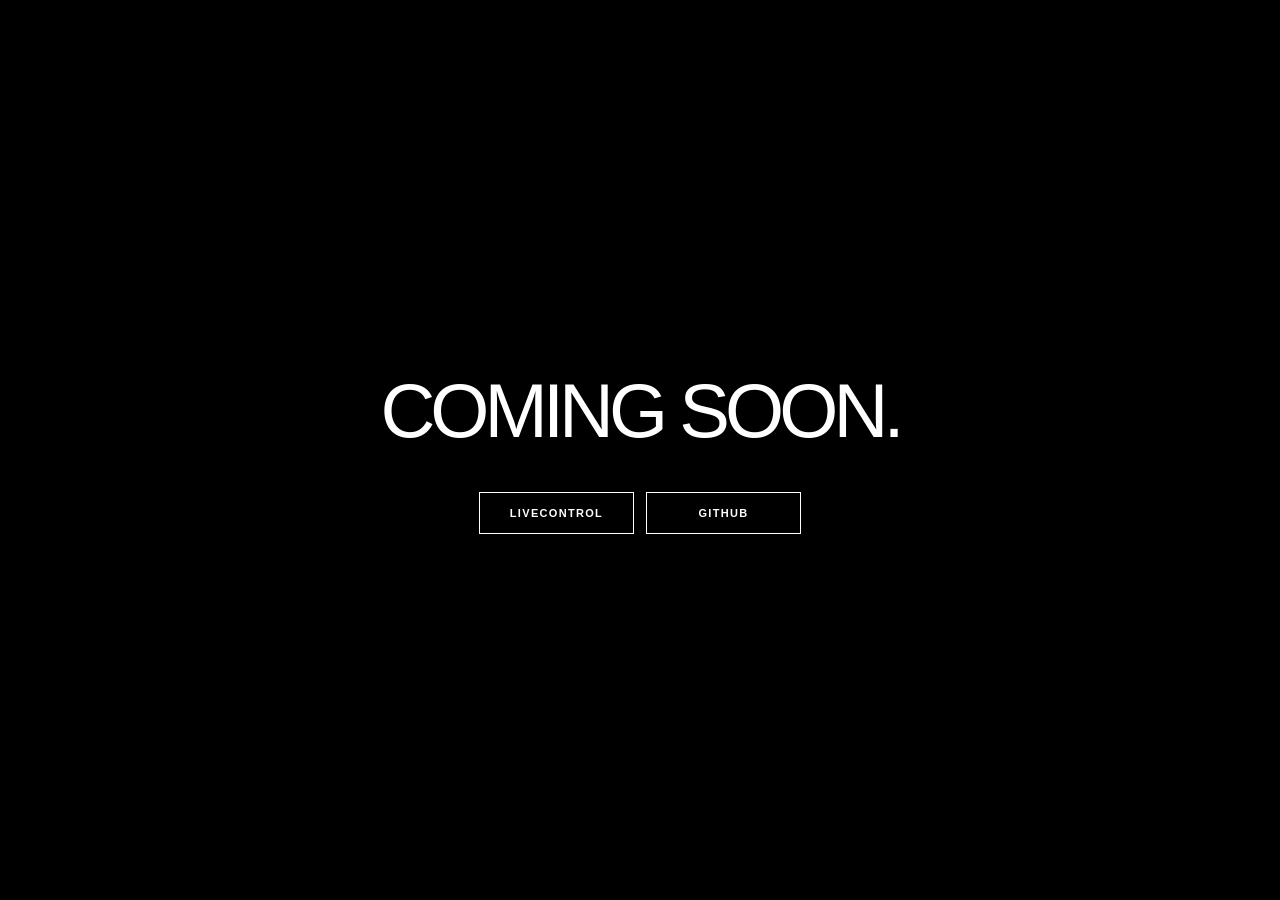
==== commit c737d99b: "Revise HTML structure and styles for 'Coming Soon' page Updated the theme color, title, and styling " ====
--- a/index.html
+++ b/index.html
@@ -4,996 +4,101 @@
 <head>
 <meta charset="UTF-8">
 <meta name="viewport" content="width=device-width, initial-scale=1">
-<meta name="theme-color" content="#11120f">
-<title>kikimecha — Creative Systems</title>
+<meta name="theme-color" content="#000000">
+
+<title>kikimecha — Coming Soon</title>
 
 <style>
-:root {
-  --bg: #11120f;
-  --surface: #191b17;
-  --surface2: #20231e;
-  --surface3: #292d25;
-  --border: #34382f;
-  --text: #e9eae3;
-  --muted: #898e82;
-  --accent: #c8ee78;
-  --mono: "SFMono-Regular", Consolas, monospace;
-  --sans: Inter, -apple-system, BlinkMacSystemFont, "Segoe UI", sans-serif;
+* {
+    margin: 0;
+    padding: 0;
+    box-sizing: border-box;
 }
 
-* { box-sizing: border-box; }
-
 body {
-  margin: 0;
-  background: var(--bg);
-  color: var(--text);
-  font-family: var(--sans);
-  min-height: 100vh;
-  font-size: 13px;
+    width: 100%;
+    min-height: 100vh;
+    background: #000;
+    color: #fff;
+    font-family: Arial, Helvetica, sans-serif;
+    display: flex;
+    align-items: center;
+    justify-content: center;
 }
 
-button { font: inherit; color: inherit; }
-
-button:focus-visible, a:focus-visible {
-  outline: 2px solid var(--accent);
-  outline-offset: 3px;
-}
-
-.app {
-  max-width: 1320px;
-  margin: auto;
-  padding: 0 48px;
-}
-
-/* TOP BAR */
-
-header {
-  height: 68px;
-  display: flex;
-  justify-content: space-between;
-  align-items: center;
-  border-bottom: 1px solid var(--border);
-}
-
-.brand {
-  display: flex;
-  align-items: center;
-  gap: 12px;
-  font-size: 13px;
-  font-weight: 750;
-  letter-spacing: .13em;
-}
-
-.brand-mark {
-  width: 29px;
-  height: 29px;
-  background: var(--accent);
-  color: #171a12;
-  display: grid;
-  place-items: center;
-  font-weight: 900;
-  font-family: var(--mono);
-  border-radius: 3px;
-  font-size: 17px;
-}
-
-.header-right {
-  display: flex;
-  align-items: center;
-  gap: 25px;
-  color: var(--muted);
-  font: 10px var(--mono);
-  letter-spacing: .08em;
-}
-
-.online {
-  display: flex;
-  align-items: center;
-  gap: 8px;
-}
-
-.online::before {
-  content: "";
-  width: 6px;
-  height: 6px;
-  border-radius: 50%;
-  background: var(--accent);
-}
-
-/* INTRO */
-
-.hero {
-  padding: 88px 0 65px;
-  display: flex;
-  justify-content: space-between;
-  align-items: flex-end;
-  gap: 30px;
-}
-
-.eyebrow {
-  color: var(--accent);
-  font: 10px var(--mono);
-  letter-spacing: .13em;
-  text-transform: uppercase;
-  margin-bottom: 23px;
+.container {
+    text-align: center;
+    padding: 30px;
 }
 
 h1 {
-  font-size: clamp(44px, 7vw, 82px);
-  font-weight: 550;
-  letter-spacing: -.075em;
-  line-height: .98;
-  margin: 0;
+    font-size: clamp(36px, 7vw, 76px);
+    font-weight: 500;
+    letter-spacing: -0.065em;
+    text-transform: uppercase;
+    margin-bottom: 38px;
 }
 
-.hero-description {
-  color: #a4a99d;
-  font-size: 14px;
-  line-height: 1.8;
-  max-width: 490px;
-  margin-top: 25px;
+.buttons {
+    display: flex;
+    justify-content: center;
+    gap: 12px;
+    flex-wrap: wrap;
 }
 
-.hero-meta {
-  color: var(--muted);
-  font: 10px/2 var(--mono);
-  text-align: right;
-  white-space: nowrap;
-  padding-bottom: 5px;
+.button {
+    display: inline-flex;
+    align-items: center;
+    justify-content: center;
+    min-width: 155px;
+    padding: 14px 25px;
+    border: 1px solid #fff;
+    background: transparent;
+    color: #fff;
+    text-decoration: none;
+    font-size: 11px;
+    font-weight: 600;
+    letter-spacing: .12em;
+    text-transform: uppercase;
+    transition: background .25s ease, color .25s ease;
 }
 
-/* SECTION HEADINGS */
-
-.section-header {
-  display: flex;
-  justify-content: space-between;
-  align-items: center;
-  padding: 25px 0 15px;
-  border-top: 1px solid var(--border);
+.button:hover {
+    background: #fff;
+    color: #000;
 }
 
-.section-name {
-  color: var(--muted);
-  font: 10px var(--mono);
-  letter-spacing: .12em;
-  text-transform: uppercase;
+.button:focus-visible {
+    outline: 2px solid #fff;
+    outline-offset: 5px;
 }
 
-.section-name strong {
-  color: var(--text);
-  margin-right: 12px;
-  font-weight: 500;
-}
-
-.section-info {
-  color: #656b60;
-  font: 9px var(--mono);
-  letter-spacing: .08em;
-}
-
-/* APPLICATION GRID */
-
-.launcher {
-  display: grid;
-  grid-template-columns: repeat(4, 1fr);
-  gap: 11px;
-}
-
-.application {
-  min-height: 205px;
-  background: var(--surface);
-  border: 1px solid var(--border);
-  border-radius: 4px;
-  padding: 19px;
-  text-align: left;
-  cursor: pointer;
-  display: flex;
-  flex-direction: column;
-  justify-content: space-between;
-  position: relative;
-  overflow: hidden;
-  transition: .2s ease;
-}
-
-.application:hover {
-  background: var(--surface2);
-  border-color: #687254;
-  transform: translateY(-3px);
-}
-
-.application-icon {
-  width: 39px;
-  height: 39px;
-  border: 1px solid #41483a;
-  border-radius: 4px;
-  display: grid;
-  place-items: center;
-  color: var(--accent);
-}
-
-.application-icon svg {
-  width: 20px;
-  height: 20px;
-  fill: none;
-  stroke: currentColor;
-  stroke-width: 1.5;
-  stroke-linecap: round;
-  stroke-linejoin: round;
-}
-
-.application-arrow {
-  position: absolute;
-  right: 18px;
-  top: 17px;
-  color: var(--muted);
-  font: 16px var(--mono);
-}
-
-.application h2 {
-  font-size: 19px;
-  font-weight: 550;
-  letter-spacing: -.045em;
-  margin: 0 0 8px;
-}
-
-.application p {
-  color: var(--muted);
-  font-size: 11px;
-  line-height: 1.6;
-  margin: 0;
-}
-
-.application-footer {
-  display: flex;
-  justify-content: space-between;
-  align-items: center;
-  margin-top: 22px;
-  color: var(--muted);
-  font: 9px var(--mono);
-  text-transform: uppercase;
-}
-
-.status {
-  color: var(--accent);
-}
-
-/* FEATURED PROJECT */
-
-.featured {
-  margin-top: 11px;
-  width: 100%;
-  min-height: 230px;
-  background: linear-gradient(110deg, #22271d, #171a15 75%);
-  border: 1px solid var(--border);
-  border-radius: 4px;
-  cursor: pointer;
-  padding: 28px;
-  text-align: left;
-  display: flex;
-  flex-direction: column;
-  justify-content: space-between;
-  transition: .2s;
-  position: relative;
-  overflow: hidden;
-}
-
-.featured:hover {
-  border-color: #75825b;
-  background: linear-gradient(110deg, #292f22, #1b1e18 75%);
-}
-
-.featured::after {
-  content: "NF";
-  position: absolute;
-  right: 30px;
-  top: 5px;
-  font-size: clamp(100px, 18vw, 210px);
-  font-weight: 800;
-  letter-spacing: -.12em;
-  color: rgba(255,255,255,.025);
-  pointer-events: none;
-}
-
-.featured-label {
-  color: var(--accent);
-  font: 10px var(--mono);
-  text-transform: uppercase;
-  letter-spacing: .13em;
-}
-
-.featured h2 {
-  font-size: clamp(30px, 5vw, 48px);
-  letter-spacing: -.065em;
-  font-weight: 550;
-  margin: 0 0 9px;
-}
-
-.featured p {
-  max-width: 520px;
-  color: #a4aa9b;
-  font-size: 12px;
-  line-height: 1.8;
-  margin: 0;
-}
-
-.featured-bottom {
-  display: flex;
-  justify-content: space-between;
-  align-items: center;
-  color: var(--muted);
-  font: 9px var(--mono);
-  text-transform: uppercase;
-  margin-top: 30px;
-}
-
-/* ABOUT */
-
-.about-grid {
-  display: grid;
-  grid-template-columns: 1.3fr .7fr;
-  gap: 11px;
-  margin: 11px 0 75px;
-}
-
-.about-panel {
-  background: var(--surface);
-  border: 1px solid var(--border);
-  padding: 23px;
-  border-radius: 4px;
-}
-
-.about-panel h3 {
-  color: var(--muted);
-  font: 10px var(--mono);
-  text-transform: uppercase;
-  letter-spacing: .12em;
-  margin: 0 0 16px;
-}
-
-.about-panel p {
-  color: #a4aa9d;
-  font-size: 12px;
-  line-height: 1.8;
-  margin: 0;
-}
-
-.contact-links {
-  display: flex;
-  flex-wrap: wrap;
-  gap: 8px;
-  margin-top: 18px;
-}
-
-.contact-links a {
-  padding: 8px 11px;
-  border: 1px solid var(--border);
-  color: var(--text);
-  font: 9px var(--mono);
-  text-decoration: none;
-}
-
-.contact-links a:hover {
-  border-color: var(--accent);
-  color: var(--accent);
-}
-
-/* FOOTER */
-
-footer {
-  border-top: 1px solid var(--border);
-  padding: 22px 0 30px;
-  display: flex;
-  justify-content: space-between;
-  color: #62685d;
-  font: 9px var(--mono);
-  letter-spacing: .08em;
-  text-transform: uppercase;
-}
-
-/* WINDOW SYSTEM */
-
-.overlay {
-  position: fixed;
-  inset: 0;
-  z-index: 100;
-  background: rgba(0,0,0,.76);
-  backdrop-filter: blur(9px);
-  display: none;
-  align-items: center;
-  justify-content: center;
-  padding: 25px;
-}
-
-.overlay.open {
-  display: flex;
-  animation: fade .2s ease;
-}
-
-@keyframes fade {
-  from { opacity: 0; }
-  to { opacity: 1; }
-}
-
-.window {
-  width: min(850px, 100%);
-  max-height: 88vh;
-  background: #171915;
-  border: 1px solid #444b3d;
-  border-radius: 5px;
-  box-shadow: 0 30px 100px #000a;
-  display: flex;
-  flex-direction: column;
-  animation: enter .22s ease;
-  overflow: hidden;
-}
-
-@keyframes enter {
-  from { opacity: 0; transform: translateY(12px) scale(.99); }
-  to { opacity: 1; transform: translateY(0) scale(1); }
-}
-
-.window-bar {
-  height: 44px;
-  min-height: 44px;
-  background: #20231e;
-  border-bottom: 1px solid var(--border);
-  display: flex;
-  align-items: center;
-  justify-content: space-between;
-  padding: 0 15px;
-}
-
-.window-name {
-  display: flex;
-  align-items: center;
-  gap: 10px;
-  font: 10px var(--mono);
-  color: #c6cbbf;
-  text-transform: uppercase;
-  letter-spacing: .08em;
-}
-
-.window-dot {
-  height: 7px;
-  width: 7px;
-  border-radius: 2px;
-  background: var(--accent);
-}
-
-.close {
-  border: 1px solid transparent;
-  background: none;
-  color: var(--muted);
-  width: 27px;
-  height: 27px;
-  font-size: 19px;
-  cursor: pointer;
-  border-radius: 3px;
-}
-
-.close:hover {
-  background: var(--surface3);
-  color: white;
-}
-
-.window-content {
-  overflow-y: auto;
-  padding: 38px;
-}
-
-.modal-label {
-  color: var(--accent);
-  font: 10px var(--mono);
-  letter-spacing: .12em;
-  text-transform: uppercase;
-  margin-bottom: 16px;
-}
-
-.modal-title {
-  font-size: clamp(34px, 6vw, 55px);
-  letter-spacing: -.07em;
-  line-height: 1;
-  font-weight: 550;
-  margin: 0 0 17px;
-}
-
-.modal-description {
-  color: #abb0a5;
-  font-size: 14px;
-  line-height: 1.8;
-  max-width: 650px;
-}
-
-.modal-section {
-  border-top: 1px solid var(--border);
-  margin-top: 30px;
-  padding-top: 23px;
-}
-
-.modal-section h3 {
-  color: var(--muted);
-  font: 10px var(--mono);
-  text-transform: uppercase;
-  letter-spacing: .12em;
-  margin: 0 0 16px;
-}
-
-.modal-section p {
-  color: #a9aea3;
-  font-size: 12px;
-  line-height: 1.9;
-  margin: 0;
-}
-
-.details {
-  display: grid;
-  grid-template-columns: repeat(2, 1fr);
-  gap: 10px;
-  margin-top: 28px;
-}
-
-.detail {
-  background: var(--surface);
-  border: 1px solid var(--border);
-  padding: 16px;
-}
-
-.detail-label {
-  color: var(--muted);
-  font: 9px var(--mono);
-  margin-bottom: 10px;
-  text-transform: uppercase;
-}
-
-.detail-value {
-  color: var(--text);
-  font-size: 12px;
-  line-height: 1.6;
-}
-
-.feature-list {
-  display: grid;
-  grid-template-columns: repeat(2,1fr);
-  gap: 8px;
-}
-
-.feature {
-  border: 1px solid var(--border);
-  padding: 12px;
-  color: #c6cbbf;
-  font-size: 11px;
-}
-
-.feature::before {
-  content: "↳ ";
-  color: var(--accent);
-  font-family: var(--mono);
-}
-
-.modal-links {
-  display: flex;
-  gap: 9px;
-  flex-wrap: wrap;
-  margin-top: 27px;
-}
-
-.modal-link {
-  display: inline-block;
-  padding: 11px 15px;
-  background: var(--accent);
-  color: #171a12;
-  text-decoration: none;
-  font: 10px var(--mono);
-  text-transform: uppercase;
-  border: 1px solid var(--accent);
-}
-
-.modal-link.secondary {
-  background: transparent;
-  color: var(--text);
-  border-color: var(--border);
-}
-
-.modal-link:hover { opacity: .8; }
-
-.placeholder {
-  color: #747c6b;
-  font: 10px/1.7 var(--mono);
-  margin-top: 24px;
-}
-
-@media(max-width:900px) {
-  .launcher { grid-template-columns: repeat(2,1fr); }
-}
-
-@media(max-width:600px) {
-  .app { padding: 0 19px; }
-  .hero { padding: 58px 0 45px; }
-  .hero-meta { display: none; }
-  h1 { font-size: 51px; }
-  .header-right .top-meta { display: none; }
-  .launcher { grid-template-columns: repeat(2,1fr); }
-  .application { min-height: 180px; padding: 14px; }
-  .application h2 { font-size: 17px; }
-  .application-footer { font-size: 8px; }
-  .about-grid { grid-template-columns: 1fr; }
-  .window-content { padding: 24px 19px; }
-  .details { grid-template-columns: 1fr; }
-  .feature-list { grid-template-columns: 1fr; }
-  .overlay { padding: 9px; align-items: flex-end; }
-  .window { max-height: 91vh; }
-  footer { flex-direction: column; gap: 10px; }
-}
-
-@media(prefers-reduced-motion:reduce) {
-  *,*::before,*::after {
-    animation-duration: .01ms !important;
-    transition-duration: .01ms !important;
-  }
+@media (max-width: 400px) {
+    .buttons {
+        flex-direction: column;
+    }
 }
 </style>
 </head>
 
 <body>
-<div class="app">
 
-<header>
-  <div class="brand">
-    <div class="brand-mark">k.</div>
-    KIKIMECHA
-  </div>
-  <div class="header-right">
-    <span class="top-meta">CREATIVE / TECHNICAL WORKSPACE</span>
-    <span class="online">SYSTEM ONLINE</span>
-  </div>
-</header>
+<main class="container">
+    <h1>Coming Soon.</h1>
 
-<main>
+    <nav class="buttons">
+        <a class="button" href="https://kikimecha.com/livecontrol">
+            LiveControl
+        </a>
 
-<section class="hero">
-  <div>
-    <div class="eyebrow">INDEPENDENT CREATIVE / 2026</div>
-    <h1>Ideas into<br>something real.</h1>
-    <p class="hero-description">
-      An independent collection of software, music, audio engineering
-      and visual projects by Cameron Bell.
-      Different disciplines. One workspace.
-    </p>
-  </div>
-  <div class="hero-meta">
-    KIKIMECHA.COM<br>
-    AYR / SCOTLAND<br>
-    EST. 2026
-  </div>
-</section>
-
-<div class="section-header">
-  <div class="section-name"><strong>01</strong> SOFTWARE / APPLICATIONS</div>
-  <div class="section-info">02 PROJECTS</div>
-</div>
-
-<section class="launcher">
-
-<button class="application" onclick="openWindow('livecontrol')">
-  <div class="application-icon">
-    <svg viewBox="0 0 24 24"><path d="M4 18V6m5 12V9m5 9V4m5 14v-7"/><path d="M2 18h20"/></svg>
-  </div>
-  <span class="application-arrow">↗</span>
-  <div>
-    <h2>LiveControl</h2>
-    <p>Live performance and playback control software.</p>
-    <div class="application-footer">
-      <span class="status">IN DEVELOPMENT</span>
-      <span>APP / 001</span>
-    </div>
-  </div>
-</button>
-
-<button class="application" onclick="openWindow('samplevault')">
-  <div class="application-icon">
-    <svg viewBox="0 0 24 24"><path d="M4 5h16v15H4z"/><path d="M4 9h16M8 5v4m4-4v4m-4 4h8m-8 3h5"/></svg>
-  </div>
-  <span class="application-arrow">↗</span>
-  <div>
-    <h2>SampleVault</h2>
-    <p>Sample library organisation and audio management.</p>
-    <div class="application-footer">
-      <span class="status">IN DEVELOPMENT</span>
-      <span>APP / 002</span>
-    </div>
-  </div>
-</button>
-
-<button class="application" onclick="openWindow('music')">
-  <div class="application-icon">
-    <svg viewBox="0 0 24 24"><path d="M9 18V5l12-2v13"/><circle cx="6" cy="18" r="3"/><circle cx="18" cy="16" r="3"/></svg>
-  </div>
-  <span class="application-arrow">↗</span>
-  <div>
-    <h2>Music</h2>
-    <p>Writing, recording, production, mixing and mastering.</p>
-    <div class="application-footer">
-      <span>SELECTED WORK</span>
-      <span>AUDIO / 003</span>
-    </div>
-  </div>
-</button>
-
-<button class="application" onclick="openWindow('visual')">
-  <div class="application-icon">
-    <svg viewBox="0 0 24 24"><rect x="3" y="4" width="18" height="16" rx="1"/><path d="m3 15 5-5 4 4 3-3 6 6"/><circle cx="9" cy="8" r="1.5"/></svg>
-  </div>
-  <span class="application-arrow">↗</span>
-  <div>
-    <h2>Video & Graphics</h2>
-    <p>Moving image, graphic design and visual production.</p>
-    <div class="application-footer">
-      <span>SELECTED WORK</span>
-      <span>VISUAL / 004</span>
-    </div>
-  </div>
-</button>
-
-</section>
-
-<div class="section-header">
-  <div class="section-name"><strong>02</strong> FEATURED / COLLABORATIONS</div>
-  <div class="section-info">01 PROJECT</div>
-</div>
-
-<button class="featured" onclick="openWindow('noisy')">
-  <div class="featured-label">GLASGOW / MUSIC / VIDEO</div>
-  <div>
-    <h2>Noisy Flatmate</h2>
-    <p>
-      A music project showcasing bands performing in a flat.
-      Audio and video production, alongside the premiere of the
-      first episode.
-    </p>
-  </div>
-  <div class="featured-bottom">
-    <span>FEATURED CASE STUDY</span>
-    <span>EXPLORE PROJECT ↗</span>
-  </div>
-</button>
-
-<div class="section-header">
-  <div class="section-name"><strong>03</strong> INFORMATION</div>
-  <div class="section-info">ABOUT / CONTACT</div>
-</div>
-
-<section class="about-grid">
-  <div class="about-panel">
-    <h3>About kikimecha</h3>
-    <p>
-      Kikimecha is an independent creative and technical workspace
-      bringing together software development, music, audio engineering
-      and visual production. A home for experiments, collaborations
-      and finished projects.
-    </p>
-  </div>
-  <div class="about-panel">
-    <h3>Connect</h3>
-    <p>For collaborations, enquiries or interesting projects.</p>
-    <div class="contact-links">
-      <a href="mailto:YOUR_EMAIL_HERE">EMAIL ↗</a>
-      <a href="https://github.com/YOUR_USERNAME" target="_blank">GITHUB ↗</a>
-      <a href="https://instagram.com/YOUR_USERNAME" target="_blank">INSTAGRAM ↗</a>
-    </div>
-  </div>
-</section>
-
+        <a class="button"
+           href="https://github.com/35socks"
+           target="_blank"
+           rel="noopener noreferrer">
+            GitHub
+        </a>
+    </nav>
 </main>
-
-<footer>
-  <span>© KIKIMECHA 2026</span>
-  <span>INDEPENDENT BY DESIGN</span>
-  <span>AYR / SCOTLAND</span>
-</footer>
-
-</div>
-
-<!-- REUSABLE PROJECT WINDOW -->
-
-<div class="overlay" id="overlay" onclick="outsideClose(event)">
-  <section class="window" role="dialog" aria-modal="true" aria-labelledby="modalTitle">
-    <div class="window-bar">
-      <div class="window-name">
-        <span class="window-dot"></span>
-        <span id="windowCaption">PROJECT VIEWER</span>
-      </div>
-      <button class="close" onclick="closeWindow()" aria-label="Close window">×</button>
-    </div>
-    <div class="window-content" id="windowContent"></div>
-  </section>
-</div>
-
-<script>
-const projects = {
-
-livecontrol: {
-  caption: "APPLICATION / 001",
-  label: "SOFTWARE / LIVE PERFORMANCE",
-  title: "LiveControl",
-  description: "A live performance and playback control application designed around the practical requirements of musicians and playback operators.",
-  details: [
-    ["CATEGORY","Software / Live performance"],
-    ["STATUS","In development"],
-    ["PURPOSE","Live playback and show control"],
-    ["DEVELOPMENT","Independent project"]
-  ],
-  overview: "LiveControl is being developed to provide a dedicated environment for managing live performance playback. This is where the project's design decisions, development progress and technical details can be explored.",
-  features: [
-    "Live playback workflow",
-    "Show control interface",
-    "Performance-oriented design",
-    "Project development and updates"
-  ],
-  note: "Add application screenshots, confirmed features, technology stack and release information here.",
-  links: [
-    ["GITHUB REPOSITORY","https://github.com/YOUR_USERNAME/LiveControl"]
-  ]
-},
-
-samplevault: {
-  caption: "APPLICATION / 002",
-  label: "SOFTWARE / AUDIO",
-  title: "SampleVault",
-  description: "A software project focused on sample libraries and audio asset organisation.",
-  details: [
-    ["CATEGORY","Software / Audio"],
-    ["STATUS","In development"],
-    ["PURPOSE","Sample management"],
-    ["DEVELOPMENT","Independent project"]
-  ],
-  overview: "SampleVault is a project exploring a dedicated way to organise and work with audio samples. This section will document its development, interface and capabilities.",
-  features: [
-    "Audio sample organisation",
-    "Library management",
-    "Creative audio workflow",
-    "Development updates"
-  ],
-  note: "Add real screenshots, confirmed functionality, supported formats and technology information.",
-  links: [
-    ["GITHUB REPOSITORY","https://github.com/YOUR_USERNAME/SampleVault"]
-  ]
-},
-
-music: {
-  caption: "DEPARTMENT / 003",
-  label: "MUSIC / AUDIO ENGINEERING",
-  title: "Music",
-  description: "Original music, songwriting, production and audio engineering. A collection of creative work and collaborations.",
-  details: [
-    ["DISCIPLINES","Writing / Production"],
-    ["ENGINEERING","Mixing / Mastering"],
-    ["WORK","Original projects and collaborations"],
-    ["FORMAT","Releases / Audio examples"]
-  ],
-  overview: "Music is a central part of my creative work. This department brings together songwriting, recording, production, mixing and mastering across different projects.",
-  features: [
-    "Songwriting and composition",
-    "Recording and production",
-    "Audio mixing",
-    "Audio mastering"
-  ],
-  note: "Individual releases should eventually have their own artwork, embedded players, credits and project descriptions."
-},
-
-visual: {
-  caption: "DEPARTMENT / 004",
-  label: "VISUAL / CREATIVE PRODUCTION",
-  title: "Video & Graphics",
-  description: "Visual production across music, independent projects and creative collaborations.",
-  details: [
-    ["DISCIPLINES","Video / Graphics"],
-    ["PRODUCTION","Filming / Editing"],
-    ["DESIGN","Artwork / Promotional"],
-    ["FORMAT","Selected projects"]
-  ],
-  overview: "A collection of moving image, graphic design and visual production. Each project can be explored through its own case study, with visual material and a breakdown of my contribution.",
-  features: [
-    "Video production",
-    "Video editing",
-    "Graphic design",
-    "Music-related visuals"
-  ],
-  note: "Add project stills, video embeds, artwork and individual case studies."
-},
-
-noisy: {
-  caption: "FEATURED PROJECT / 005",
-  label: "COLLABORATION / GLASGOW",
-  title: "Noisy Flatmate",
-  description: "Noisy Flatmate is a Glasgow-based music project showcasing bands performing in a flat. An intimate setting for live music and independent artists.",
-  details: [
-    ["PROJECT","Music performance series"],
-    ["LOCATION","Glasgow, Scotland"],
-    ["MY ROLE","Audio and video production"],
-    ["MILESTONE","Premiere of episode one"]
-  ],
-  overview: "Noisy Flatmate brings bands into a flat to showcase their music in a more intimate environment. I have contributed audio and video work to the project and helped host the premiere of its first episode.",
-  features: [
-    "Audio production",
-    "Video production",
-    "Episode one premiere",
-    "Independent music collaboration"
-  ],
-  note: "Add the first episode, premiere photography, production stills, credits and links to the project."
-}
-
-};
-
-const overlay = document.getElementById("overlay");
-const content = document.getElementById("windowContent");
-const caption = document.getElementById("windowCaption");
-let previousFocus = null;
-
-function openWindow(id) {
-  const p = projects[id];
-  if (!p) return;
-
-  previousFocus = document.activeElement;
-  caption.textContent = p.caption;
-
-  const details = p.details.map(d => `
-    <div class="detail">
-      <div class="detail-label">${d[0]}</div>
-      <div class="detail-value">${d[1]}</div>
-    </div>
-  `).join("");
-
-  const features = p.features.map(f => `
-    <div class="feature">${f}</div>
-  `).join("");
-
-  const links = (p.links || []).map(l => `
-    <a class="modal-link secondary" href="${l[1]}" target="_blank" rel="noopener noreferrer">${l[0]} ↗</a>
-  `).join("");
-
-  content.innerHTML = `
-    <div class="modal-label">${p.label}</div>
-    <h2 class="modal-title" id="modalTitle">${p.title}</h2>
-    <div class="modal-description">${p.description}</div>
-
-    <div class="details">${details}</div>
-
-    <div class="modal-section">
-      <h3>Project overview</h3>
-      <p>${p.overview}</p>
-    </div>
-
-    <div class="modal-section">
-      <h3>Areas of work</h3>
-      <div class="feature-list">${features}</div>
-    </div>
-
-    ${links ? `<div class="modal-links">${links}</div>` : ""}
-
-    <div class="placeholder">${p.note}</div>
-  `;
-
-  overlay.classList.add("open");
-  document.body.style.overflow = "hidden";
-  document.querySelector(".close").focus();
-}
-
-function closeWindow() {
-  overlay.classList.remove("open");
-  document.body.style.overflow = "";
-  if (previousFocus) previousFocus.focus();
-}
-
-function outsideClose(event) {
-  if (event.target === overlay) closeWindow();
-}
-
-document.addEventListener("keydown", event => {
-  if (event.key === "Escape" && overlay.classList.contains("open")) {
-    closeWindow();
-  }
-});
-</script>
 
 </body>
 </html>
